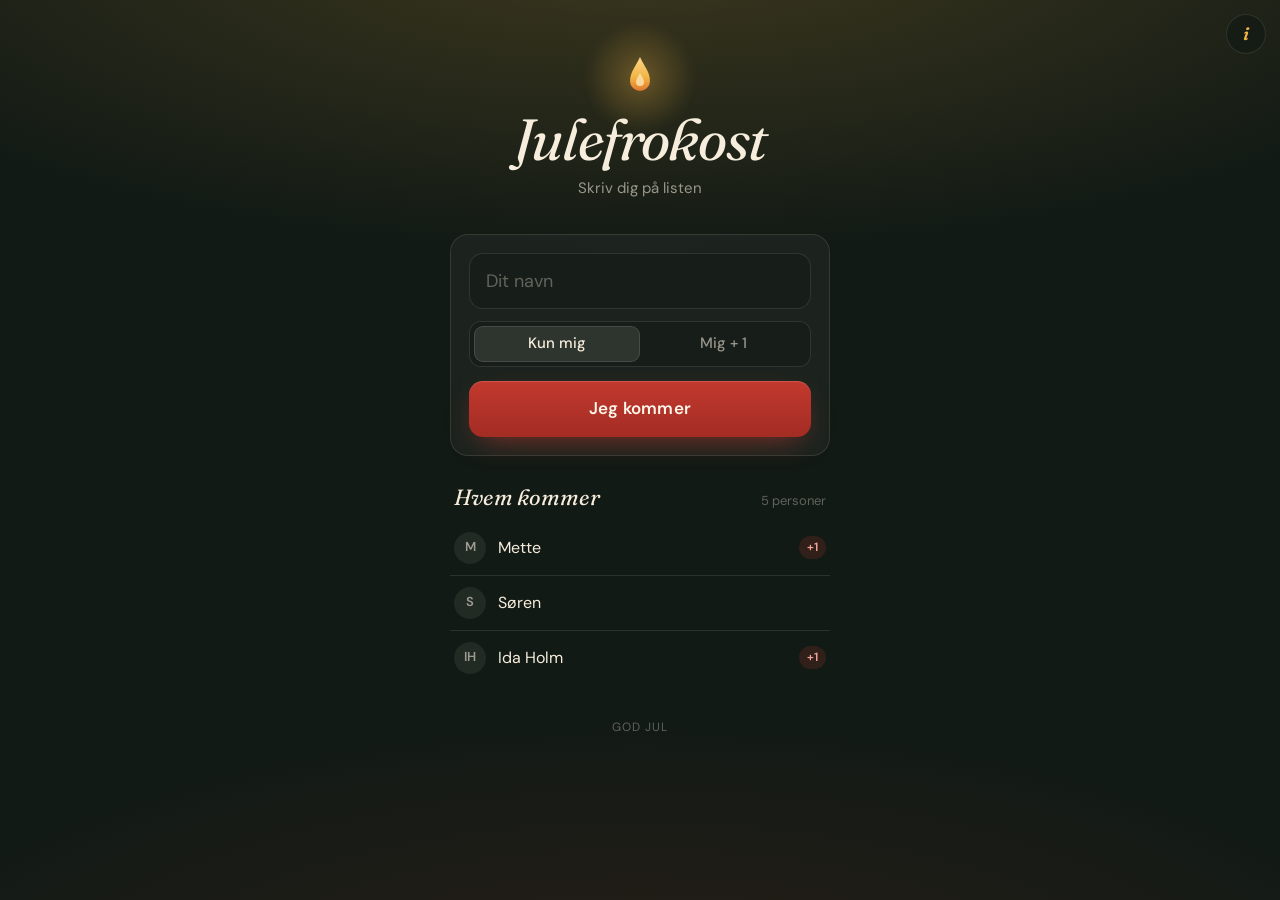
==== julefrokost/index.html @ aea3c269 "Julefrokost RSVP page (draft, backend not wired yet) Co-Authored-By: Claude Opus 5.5 <noreply@anthro" ====
<!doctype html>
<html lang="da">
<head>
<meta charset="utf-8">
<meta name="viewport" content="width=device-width, initial-scale=1, viewport-fit=cover">
<title>Julefrokost</title>
<meta name="description" content="Skriv dig på listen.">
<meta name="theme-color" content="#121a15">
<meta property="og:title" content="Julefrokost">
<meta property="og:description" content="Skriv dig på listen.">
<link rel="icon" href="data:image/svg+xml,%3Csvg xmlns='http://www.w3.org/2000/svg' viewBox='0 0 32 32'%3E%3Crect width='32' height='32' rx='8' fill='%23121a15'/%3E%3Cpath d='M16 6c3 5 5 8 5 11a5 5 0 0 1-10 0c0-3 2-6 5-11z' fill='%23f2b544'/%3E%3C/svg%3E">
<link rel="preconnect" href="https://fonts.googleapis.com">
<link rel="preconnect" href="https://fonts.gstatic.com" crossorigin>
<link href="https://fonts.googleapis.com/css2?family=Fraunces:ital,opsz,wght@0,9..144,400;1,9..144,400;1,9..144,600&family=DM+Sans:opsz,wght@9..40,400;9..40,500;9..40,600&display=swap" rel="stylesheet">
<style>
:root{
  --bg:#121a15; --bg2:#18241d;
  --card:rgba(255,248,235,.045); --line:rgba(255,240,215,.11);
  --ink:#f6eddc; --mute:rgba(246,237,220,.58); --faint:rgba(246,237,220,.34);
  --red:#c2392f; --red2:#a32c23; --gold:#f2b544;
  --r:18px; --ease:cubic-bezier(.2,.8,.2,1);
}
*{box-sizing:border-box;margin:0;padding:0}
html{-webkit-text-size-adjust:100%;background:var(--bg)}
body{
  min-height:100svh;color:var(--ink);font:400 16px/1.45 "DM Sans",system-ui,sans-serif;
  background:
    radial-gradient(120% 60% at 50% -8%,rgba(242,181,68,.20),transparent 60%),
    radial-gradient(90% 50% at 50% 115%,rgba(194,57,47,.14),transparent 70%),
    var(--bg);
  overflow-x:hidden;-webkit-font-smoothing:antialiased;
}
button,input{font:inherit;color:inherit}
button{cursor:pointer;background:none;border:0;-webkit-tap-highlight-color:transparent}

/* snow */
#snow{position:fixed;inset:0;pointer-events:none;overflow:hidden;z-index:0}
#snow i{position:absolute;top:-10px;border-radius:50%;background:#fff;opacity:.0;animation:fall linear infinite}
@keyframes fall{0%{transform:translate3d(0,-10px,0);opacity:0}10%{opacity:var(--o)}100%{transform:translate3d(var(--dx),105vh,0);opacity:0}}

main{
  position:relative;z-index:1;max-width:420px;margin:0 auto;
  padding:calc(env(safe-area-inset-top) + 56px) 20px calc(env(safe-area-inset-bottom) + 40px);
}

/* info button */
#infoBtn{
  position:fixed;z-index:3;top:calc(env(safe-area-inset-top) + 14px);right:max(14px,env(safe-area-inset-right));
  width:40px;height:40px;border-radius:50%;display:grid;place-items:center;
  border:1px solid var(--line);background:rgba(18,26,21,.6);backdrop-filter:blur(8px);-webkit-backdrop-filter:blur(8px);
  font:italic 600 18px/1 "Fraunces",serif;color:var(--gold);transition:transform .2s var(--ease);
}
#infoBtn:active{transform:scale(.92)}

/* header */
header{text-align:center;margin-bottom:34px}
.flame{width:26px;height:40px;margin:0 auto 14px;position:relative}
.flame svg{width:100%;height:100%;overflow:visible;transform-origin:50% 90%;animation:flick 3.2s ease-in-out infinite}
.flame::after{content:"";position:absolute;left:50%;top:55%;width:120px;height:120px;transform:translate(-50%,-50%);
  background:radial-gradient(circle,rgba(242,181,68,.32),transparent 65%);filter:blur(4px);animation:glow 3.2s ease-in-out infinite;pointer-events:none}
@keyframes flick{0%,100%{transform:rotate(-2deg) scaleY(1)}30%{transform:rotate(2.5deg) scaleY(1.06)}55%{transform:rotate(-1deg) scaleY(.96)}80%{transform:rotate(1.5deg) scaleY(1.03)}}
@keyframes glow{0%,100%{opacity:.85}50%{opacity:1}}
h1{font:italic 400 clamp(46px,14vw,58px)/1 "Fraunces",serif;letter-spacing:-.02em}
.sub{margin-top:10px;color:var(--mute);font-size:15px}

/* card */
.card{
  background:var(--card);border:1px solid var(--line);border-radius:var(--r);
  padding:18px;backdrop-filter:blur(6px);-webkit-backdrop-filter:blur(6px);
}
.view{animation:rise .45s var(--ease) both}
@keyframes rise{from{opacity:0;transform:translateY(8px)}to{opacity:1;transform:none}}

.field{position:relative}
.field input{
  width:100%;height:56px;border-radius:14px;border:1px solid var(--line);background:rgba(0,0,0,.18);
  padding:0 16px;font-size:18px;outline:none;transition:border-color .2s,box-shadow .2s;
}
.field input::placeholder{color:var(--faint)}
.field input:focus{border-color:rgba(242,181,68,.55);box-shadow:0 0 0 4px rgba(242,181,68,.12)}

.seg{margin-top:12px;display:grid;grid-template-columns:1fr 1fr;position:relative;height:46px;
  border-radius:12px;background:rgba(0,0,0,.18);border:1px solid var(--line);padding:4px}
.seg button{position:relative;z-index:1;border-radius:9px;font-size:15px;font-weight:500;color:var(--mute);transition:color .25s}
.seg button[aria-pressed="true"]{color:var(--ink)}
.seg .thumb{position:absolute;top:4px;bottom:4px;left:4px;width:calc(50% - 4px);border-radius:9px;
  background:rgba(255,248,235,.10);box-shadow:inset 0 0 0 1px rgba(255,240,215,.12);transition:transform .35s var(--ease)}
.seg[data-v="1"] .thumb{transform:translateX(100%)}

.go{
  margin-top:14px;width:100%;height:56px;border-radius:14px;font-size:17px;font-weight:600;letter-spacing:.01em;
  background:linear-gradient(180deg,var(--red),var(--red2));color:#fff7ea;
  box-shadow:0 10px 30px -12px rgba(194,57,47,.8),inset 0 1px 0 rgba(255,255,255,.15);
  transition:transform .15s var(--ease),opacity .2s;display:flex;align-items:center;justify-content:center;gap:10px;
}
.go:active{transform:scale(.98)}
.go[disabled]{opacity:.55}
.go .spin{width:18px;height:18px;border-radius:50%;border:2px solid rgba(255,247,234,.35);border-top-color:#fff7ea;animation:sp .7s linear infinite;display:none}
.go.busy .spin{display:block}.go.busy span{display:none}
@keyframes sp{to{transform:rotate(360deg)}}
.err{min-height:0;color:#f19a8f;font-size:14px;text-align:center;margin-top:10px}
.err:empty{display:none}

/* confirmed */
.done{text-align:center;padding:22px 18px 16px}
.check{width:48px;height:48px;margin:0 auto 12px;border-radius:50%;display:grid;place-items:center;
  background:rgba(242,181,68,.14);color:var(--gold)}
.check svg{width:22px;height:22px}
.check path{stroke-dasharray:24;stroke-dashoffset:24;animation:draw .5s .15s var(--ease) forwards}
@keyframes draw{to{stroke-dashoffset:0}}
.done h2{font:italic 400 28px/1.15 "Fraunces",serif}
.done p{color:var(--mute);margin-top:6px;font-size:15px}
.acts{display:flex;justify-content:center;gap:8px;margin-top:18px}
.ghost{height:40px;padding:0 16px;border-radius:999px;border:1px solid var(--line);font-size:14px;font-weight:500;color:var(--mute);transition:all .2s}
.ghost:active{background:rgba(255,248,235,.06)}
.ghost.warn{color:#f19a8f;border-color:rgba(241,154,143,.4)}

/* list */
.list{margin-top:30px}
.lh{display:flex;align-items:baseline;justify-content:space-between;padding:0 4px 10px}
.lh h3{font:italic 400 22px/1 "Fraunces",serif}
.lh small{color:var(--faint);font-size:13px;font-variant-numeric:tabular-nums}
ul{list-style:none}
li{display:flex;align-items:center;gap:12px;padding:11px 4px;border-top:1px solid var(--line);animation:rise .4s var(--ease) both}
li:first-child{border-top:0}
.av{width:32px;height:32px;flex:none;border-radius:50%;display:grid;place-items:center;font-size:13px;font-weight:600;
  background:rgba(255,248,235,.07);color:var(--mute)}
li.me .av{background:rgba(242,181,68,.18);color:var(--gold)}
.nm{flex:1;min-width:0;white-space:nowrap;overflow:hidden;text-overflow:ellipsis}
.tag{font-size:12px;font-weight:600;padding:3px 8px;border-radius:999px;background:rgba(194,57,47,.18);color:#f3a097}
.you{font-size:12px;color:var(--gold)}
.empty{color:var(--faint);text-align:center;padding:18px 0;font-style:italic;font-family:"Fraunces",serif}
.skel li{height:54px}
.skel .bar{height:12px;width:40%;border-radius:6px;background:rgba(255,248,235,.06)}

/* sheet */
#sheet{position:fixed;inset:0;z-index:5;display:grid;align-items:end;visibility:hidden}
#sheet .scrim{position:absolute;inset:0;background:rgba(5,8,6,.55);opacity:0;transition:opacity .3s}
#sheet .panel{position:relative;margin:0 auto;width:100%;max-width:460px;background:var(--bg2);
  border:1px solid var(--line);border-bottom:0;border-radius:24px 24px 0 0;
  padding:10px 22px calc(env(safe-area-inset-bottom) + 22px);transform:translateY(100%);transition:transform .4s var(--ease)}
#sheet.open{visibility:visible}
#sheet.open .scrim{opacity:1}
#sheet.open .panel{transform:none}
.grab{width:36px;height:4px;border-radius:2px;background:var(--line);margin:0 auto 18px}
.panel h3{font:italic 400 26px/1 "Fraunces",serif;margin-bottom:12px}
dl{display:grid;grid-template-columns:auto 1fr}
dt,dd{padding:13px 0;border-top:1px solid var(--line)}
dt{color:var(--mute);font-size:14px}
dd{text-align:right;padding-left:20px}
dd.tbd{color:var(--faint);font-style:italic}
.panel .ghost{width:100%;margin-top:18px;height:48px;font-size:15px}

.foot{text-align:center;margin-top:34px;color:var(--faint);font-size:12px;letter-spacing:.08em;text-transform:uppercase}
.sr{position:absolute;width:1px;height:1px;overflow:hidden;clip:rect(0 0 0 0)}

@media (prefers-reduced-motion:reduce){*,*::before,*::after{animation:none!important;transition:none!important}#snow{display:none}}
</style>
</head>
<body>
<div id="snow" aria-hidden="true"></div>

<button id="infoBtn" aria-label="Info om festen" aria-haspopup="dialog">i</button>

<main>
  <header>
    <div class="flame" aria-hidden="true">
      <svg viewBox="0 0 26 40"><defs><linearGradient id="fl" x1="0" y1="0" x2="0" y2="1"><stop offset="0" stop-color="#ffe3a3"/><stop offset=".6" stop-color="#f2b544"/><stop offset="1" stop-color="#d9622b"/></linearGradient></defs>
      <path d="M13 1C17 10 23 16 23 25a10 10 0 0 1-20 0C3 16 9 10 13 1z" fill="url(#fl)"/>
      <path d="M13 17c2 4 4 6 4 9a4 4 0 0 1-8 0c0-3 2-5 4-9z" fill="#fff4d6" opacity=".85"/></svg>
    </div>
    <h1>Julefrokost</h1>
    <p class="sub" id="sub">Skriv dig på listen</p>
  </header>

  <section id="stage" aria-live="polite"></section>

  <section class="list" aria-labelledby="lt">
    <div class="lh"><h3 id="lt">Hvem kommer</h3><small id="count"></small></div>
    <ul id="guests" class="skel"><li><span class="av"></span><span class="bar"></span></li><li><span class="av"></span><span class="bar" style="width:55%"></span></li><li><span class="av"></span><span class="bar" style="width:32%"></span></li></ul>
  </section>

  <p class="foot">God jul</p>
</main>

<div id="sheet" role="dialog" aria-modal="true" aria-labelledby="st">
  <div class="scrim" data-close></div>
  <div class="panel">
    <div class="grab"></div>
    <h3 id="st">Praktisk</h3>
    <dl id="facts"></dl>
    <button class="ghost" data-close>Luk</button>
  </div>
</div>

<template id="tForm">
  <form class="card view" novalidate>
    <label class="field"><span class="sr">Dit navn</span>
      <input name="name" autocomplete="given-name" autocapitalize="words" enterkeyhint="done" maxlength="40" placeholder="Dit navn" required>
    </label>
    <div class="seg" data-v="0" role="group" aria-label="Kommer du alene?">
      <span class="thumb"></span>
      <button type="button" data-p="0" aria-pressed="true">Kun mig</button>
      <button type="button" data-p="1" aria-pressed="false">Mig + 1</button>
    </div>
    <button class="go" type="submit"><span>Jeg kommer</span><i class="spin"></i></button>
    <p class="err" role="alert"></p>
  </form>
</template>

<template id="tDone">
  <div class="card done view">
    <div class="check"><svg viewBox="0 0 24 24" fill="none" stroke="currentColor" stroke-width="2.5" stroke-linecap="round" stroke-linejoin="round"><path d="M5 12.5l4.5 4.5L19 7.5"/></svg></div>
    <h2></h2>
    <p></p>
    <div class="acts">
      <button class="ghost" data-a="edit">Ret</button>
      <button class="ghost" data-a="drop">Meld fra</button>
    </div>
    <p class="err" role="alert"></p>
  </div>
</template>

<script>
/* ---------- Fill these in ---------- */
var EVENT = {
  Dato: "",   // fx "Lørdag 12. december"
  Tid:  "",   // fx "18:00"
  Sted: "",   // fx "Møntergade, København"
  Pris: ""    // fx "200 kr. — MobilePay 12345678"
};
/* RSVP backend (same contract for Vercel or Apps Script) */
var API = "";
/* ------------------------------------ */

(function () {
  "use strict";
  var $ = function (s, r) { return (r || document).querySelector(s); };
  var stage = $("#stage"), list = $("#guests"), count = $("#count"), sub = $("#sub");
  var state = { mine: null, guests: [], total: 0 }, editing = false;

  /* device id — remembers this phone, so housemates can each sign up */
  function store(k, v) { try { if (v === undefined) return localStorage.getItem(k); if (v === null) localStorage.removeItem(k); else localStorage.setItem(k, v); } catch (e) { return null; } }
  var dev = store("jf.d");
  if (!dev) {
    dev = (window.crypto && crypto.randomUUID) ? crypto.randomUUID()
      : "x" + Date.now().toString(36) + Math.random().toString(36).slice(2) + Math.random().toString(36).slice(2);
    store("jf.d", dev);
  }

  /* api */
  function call(body) {
    if (!API) return demo(body);
    var req = body
      ? fetch(API, { method: "POST", headers: { "Content-Type": "text/plain;charset=utf-8" }, body: JSON.stringify(Object.assign({ d: dev }, body)) })
      : fetch(API + (API.indexOf("?") < 0 ? "?" : "&") + "d=" + encodeURIComponent(dev), { cache: "no-store" });
    return req.then(function (r) { return r.json().then(function (j) { if (!r.ok || j.error) throw new Error(j.error || r.status); return j; }); });
  }
  function demo(body) { // local-only preview when API is empty
    var db = JSON.parse(store("jf.demo") || '{"rows":[{"n":"Mette","p":1},{"n":"Søren","p":0},{"n":"Ida Holm","p":1}]}');
    db.rows = db.rows.filter(function (r) { return !(body && r.h === dev); });
    if (body && body.action !== "remove") db.rows.push({ n: body.name, p: body.plus, h: dev });
    store("jf.demo", JSON.stringify(db));
    var me = db.rows.filter(function (r) { return r.h === dev; })[0];
    return new Promise(function (ok) { setTimeout(function () { ok({
      guests: db.rows.map(function (r) { return { name: r.n, plus: r.p, me: r.h === dev }; }),
      total: db.rows.reduce(function (s, r) { return s + 1 + (r.p ? 1 : 0); }, 0),
      mine: me ? { name: me.n, plus: me.p } : null }); }, 450); });
  }

  /* render */
  function first(n) { return String(n).trim().split(/\s+/)[0]; }
  function initials(n) { var p = String(n).trim().split(/\s+/); return ((p[0] || "")[0] + ((p[1] || "")[0] || "")).toUpperCase(); }

  function renderList() {
    list.className = "";
    list.innerHTML = "";
    count.textContent = state.total ? state.total + (state.total === 1 ? " person" : " personer") : "";
    if (!state.guests.length) { var e = document.createElement("li"); e.className = "empty"; e.textContent = "Bliv den første"; list.appendChild(e); return; }
    state.guests.forEach(function (g, i) {
      var li = document.createElement("li");
      if (g.me) li.className = "me";
      li.style.animationDelay = Math.min(i, 12) * 30 + "ms";
      var av = document.createElement("span"); av.className = "av"; av.textContent = initials(g.name);
      var nm = document.createElement("span"); nm.className = "nm"; nm.textContent = g.name;
      li.appendChild(av); li.appendChild(nm);
      if (g.me) { var y = document.createElement("span"); y.className = "you"; y.textContent = "dig"; li.appendChild(y); }
      if (g.plus) { var t = document.createElement("span"); t.className = "tag"; t.textContent = "+1"; li.appendChild(t); }
      list.appendChild(li);
    });
  }

  function renderStage() {
    stage.innerHTML = "";
    if (state.mine && !editing) {
      var d = $("#tDone").content.firstElementChild.cloneNode(true);
      $("h2", d).textContent = "Du er med, " + first(state.mine.name) + ".";
      $("p", d).textContent = state.mine.plus ? "Med én ekstra. Glæder mig!" : "Glæder mig!";
      sub.textContent = "Vi ses";
      var drop = $('[data-a="drop"]', d), armed = false;
      $('[data-a="edit"]', d).onclick = function () { editing = true; renderStage(); };
      drop.onclick = function () {
        if (!armed) { armed = true; drop.textContent = "Sikker?"; drop.classList.add("warn");
          setTimeout(function () { armed = false; drop.textContent = "Meld fra"; drop.classList.remove("warn"); }, 3000); return; }
        drop.disabled = true;
        call({ action: "remove" }).then(apply).catch(function () { $(".err", d).textContent = "Noget gik galt — prøv igen"; drop.disabled = false; });
      };
      stage.appendChild(d);
      return;
    }
    sub.textContent = state.mine ? "Ret din tilmelding" : "Skriv dig på listen";
    var f = $("#tForm").content.firstElementChild.cloneNode(true);
    var input = $("input", f), seg = $(".seg", f), go = $(".go", f), err = $(".err", f), plus = 0;
    function setPlus(v) { plus = v; seg.dataset.v = v; seg.querySelectorAll("button").forEach(function (b) { b.setAttribute("aria-pressed", String(+b.dataset.p === v)); }); }
    seg.querySelectorAll("button").forEach(function (b) { b.onclick = function () { setPlus(+b.dataset.p); }; });
    if (state.mine) { input.value = state.mine.name; setPlus(state.mine.plus ? 1 : 0); $("span", go).textContent = "Gem"; }
    else if (store("jf.n")) input.value = store("jf.n");
    f.onsubmit = function (e) {
      e.preventDefault();
      var name = input.value.replace(/\s+/g, " ").trim();
      if (!name) { err.textContent = "Skriv dit navn"; input.focus(); return; }
      err.textContent = ""; go.disabled = true; go.classList.add("busy"); input.blur();
      store("jf.n", name);
      call({ name: name, plus: plus }).then(function (j) { editing = false; apply(j); })
        .catch(function () { err.textContent = "Noget gik galt — prøv igen"; go.disabled = false; go.classList.remove("busy"); });
    };
    stage.appendChild(f);
  }

  function apply(j) {
    state = { mine: j.mine, guests: j.guests || [], total: j.total || 0 };
    store("jf.cache", JSON.stringify(state));
    renderStage(); renderList();
  }

  /* instant paint from cache, then refresh */
  try { var c = JSON.parse(store("jf.cache") || "null"); if (c) { state = c; renderList(); } } catch (e) {}
  renderStage();
  function refresh() { call().then(apply).catch(function () { if (list.classList.contains("skel")) { list.className = ""; list.innerHTML = '<li class="empty">Kunne ikke hente listen</li>'; } }); }
  refresh();
  document.addEventListener("visibilitychange", function () { if (!document.hidden && !editing) refresh(); });

  /* info sheet */
  var sheet = $("#sheet"), facts = $("#facts");
  Object.keys(EVENT).forEach(function (k) {
    var dt = document.createElement("dt"), dd = document.createElement("dd");
    dt.textContent = k; dd.textContent = EVENT[k] || "Følger"; if (!EVENT[k]) dd.className = "tbd";
    facts.appendChild(dt); facts.appendChild(dd);
  });
  function openSheet() { sheet.classList.add("open"); $(".panel .ghost", sheet).focus({ preventScroll: true }); }
  function closeSheet() { sheet.classList.remove("open"); $("#infoBtn").focus({ preventScroll: true }); }
  $("#infoBtn").onclick = openSheet;
  sheet.querySelectorAll("[data-close]").forEach(function (el) { el.onclick = closeSheet; });
  document.addEventListener("keydown", function (e) { if (e.key === "Escape" && sheet.classList.contains("open")) closeSheet(); });
  var y0 = null, panel = $(".panel", sheet);
  panel.addEventListener("touchstart", function (e) { y0 = e.touches[0].clientY; }, { passive: true });
  panel.addEventListener("touchend", function (e) { if (y0 !== null && e.changedTouches[0].clientY - y0 > 60) closeSheet(); y0 = null; });

  /* snow */
  var snow = $("#snow");
  for (var i = 0; i < 26; i++) {
    var s = document.createElement("i"), z = Math.random();
    s.style.cssText = "left:" + (Math.random() * 100) + "%;width:" + (1.5 + z * 2.5) + "px;height:" + (1.5 + z * 2.5) + "px;--o:" + (.15 + z * .45) +
      ";--dx:" + ((Math.random() - .5) * 60) + "px;animation-duration:" + (14 - z * 6) + "s;animation-delay:-" + (Math.random() * 14) + "s";
    snow.appendChild(s);
  }
})();
</script>
</body>
</html>
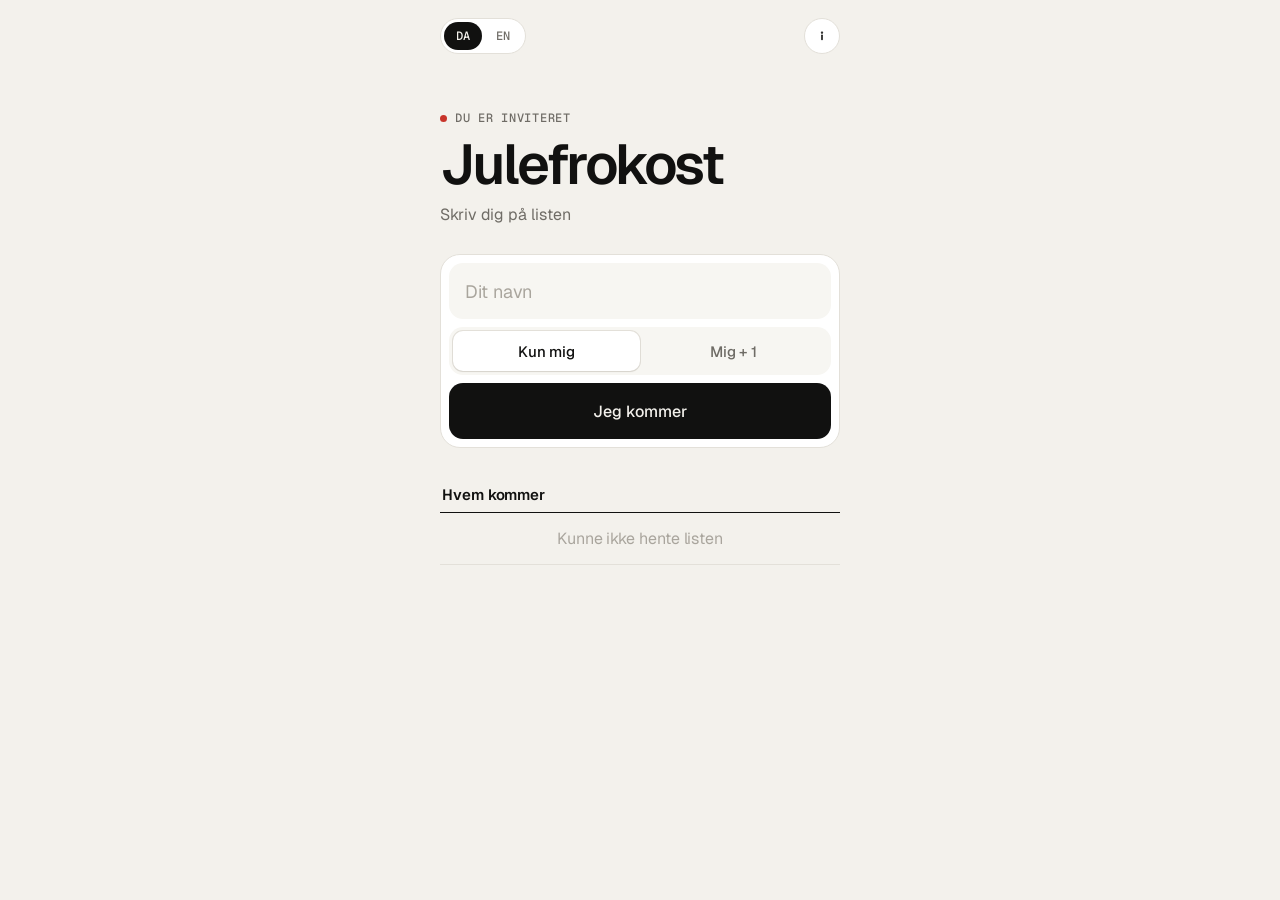
==== commit b23ddad0: "Julefrokost: cleaner design, DA/EN switch, live Vercel API Co-Authored-By: Claude Opus 5.5 <noreply@" ====
--- a/julefrokost/index.html
+++ b/julefrokost/index.html
@@ -4,243 +4,233 @@
 <meta charset="utf-8">
 <meta name="viewport" content="width=device-width, initial-scale=1, viewport-fit=cover">
 <title>Julefrokost</title>
-<meta name="description" content="Skriv dig på listen.">
-<meta name="theme-color" content="#121a15">
+<meta name="description" content="Skriv dig på listen · Add your name">
+<meta name="theme-color" content="#f3f1ec" media="(prefers-color-scheme: light)">
+<meta name="theme-color" content="#111110" media="(prefers-color-scheme: dark)">
 <meta property="og:title" content="Julefrokost">
-<meta property="og:description" content="Skriv dig på listen.">
-<link rel="icon" href="data:image/svg+xml,%3Csvg xmlns='http://www.w3.org/2000/svg' viewBox='0 0 32 32'%3E%3Crect width='32' height='32' rx='8' fill='%23121a15'/%3E%3Cpath d='M16 6c3 5 5 8 5 11a5 5 0 0 1-10 0c0-3 2-6 5-11z' fill='%23f2b544'/%3E%3C/svg%3E">
+<meta property="og:description" content="Skriv dig på listen · Add your name">
+<link rel="icon" href="data:image/svg+xml,%3Csvg xmlns='http://www.w3.org/2000/svg' viewBox='0 0 32 32'%3E%3Crect width='32' height='32' rx='8' fill='%23111110'/%3E%3Ccircle cx='16' cy='16' r='5' fill='%23c8342a'/%3E%3C/svg%3E">
 <link rel="preconnect" href="https://fonts.googleapis.com">
 <link rel="preconnect" href="https://fonts.gstatic.com" crossorigin>
-<link href="https://fonts.googleapis.com/css2?family=Fraunces:ital,opsz,wght@0,9..144,400;1,9..144,400;1,9..144,600&family=DM+Sans:opsz,wght@9..40,400;9..40,500;9..40,600&display=swap" rel="stylesheet">
+<link href="https://fonts.googleapis.com/css2?family=Geist:wght@400;500;600&family=Geist+Mono:wght@400;500&display=swap" rel="stylesheet">
 <style>
 :root{
-  --bg:#121a15; --bg2:#18241d;
-  --card:rgba(255,248,235,.045); --line:rgba(255,240,215,.11);
-  --ink:#f6eddc; --mute:rgba(246,237,220,.58); --faint:rgba(246,237,220,.34);
-  --red:#c2392f; --red2:#a32c23; --gold:#f2b544;
-  --r:18px; --ease:cubic-bezier(.2,.8,.2,1);
+  --bg:#f3f1ec; --surface:#fff; --ink:#111110; --mute:#6f6c66; --faint:#a9a59d;
+  --line:#e3e0d9; --field:#f7f6f2; --accent:#c8342a; --onink:#f3f1ec;
+  --ease:cubic-bezier(.2,.8,.2,1);
+  --sans:"Geist",ui-sans-serif,system-ui,-apple-system,sans-serif;
+  --mono:"Geist Mono",ui-monospace,SFMono-Regular,Menlo,monospace;
 }
+@media (prefers-color-scheme:dark){:root{
+  --bg:#111110; --surface:#1a1a19; --ink:#efede8; --mute:#9a978f; --faint:#5f5d58;
+  --line:#2a2927; --field:#262624; --accent:#e5483d; --onink:#111110;
+}}
 *{box-sizing:border-box;margin:0;padding:0}
 html{-webkit-text-size-adjust:100%;background:var(--bg)}
-body{
-  min-height:100svh;color:var(--ink);font:400 16px/1.45 "DM Sans",system-ui,sans-serif;
-  background:
-    radial-gradient(120% 60% at 50% -8%,rgba(242,181,68,.20),transparent 60%),
-    radial-gradient(90% 50% at 50% 115%,rgba(194,57,47,.14),transparent 70%),
-    var(--bg);
-  overflow-x:hidden;-webkit-font-smoothing:antialiased;
-}
-button,input{font:inherit;color:inherit}
+body{min-height:100svh;background:var(--bg);color:var(--ink);font:400 16px/1.45 var(--sans);
+  -webkit-font-smoothing:antialiased;letter-spacing:-.005em}
+button,input{font:inherit;color:inherit;letter-spacing:inherit}
 button{cursor:pointer;background:none;border:0;-webkit-tap-highlight-color:transparent}
 
-/* snow */
-#snow{position:fixed;inset:0;pointer-events:none;overflow:hidden;z-index:0}
-#snow i{position:absolute;top:-10px;border-radius:50%;background:#fff;opacity:.0;animation:fall linear infinite}
-@keyframes fall{0%{transform:translate3d(0,-10px,0);opacity:0}10%{opacity:var(--o)}100%{transform:translate3d(var(--dx),105vh,0);opacity:0}}
-
-main{
-  position:relative;z-index:1;max-width:420px;margin:0 auto;
-  padding:calc(env(safe-area-inset-top) + 56px) 20px calc(env(safe-area-inset-bottom) + 40px);
-}
-
-/* info button */
-#infoBtn{
-  position:fixed;z-index:3;top:calc(env(safe-area-inset-top) + 14px);right:max(14px,env(safe-area-inset-right));
-  width:40px;height:40px;border-radius:50%;display:grid;place-items:center;
-  border:1px solid var(--line);background:rgba(18,26,21,.6);backdrop-filter:blur(8px);-webkit-backdrop-filter:blur(8px);
-  font:italic 600 18px/1 "Fraunces",serif;color:var(--gold);transition:transform .2s var(--ease);
-}
-#infoBtn:active{transform:scale(.92)}
+main{max-width:440px;margin:0 auto;padding:calc(env(safe-area-inset-top) + 16px) 20px calc(env(safe-area-inset-bottom) + 48px)}
+
+/* top bar */
+.bar{display:flex;justify-content:space-between;align-items:center;height:40px}
+.lang{display:flex;gap:2px;padding:3px;border-radius:999px;background:var(--surface);border:1px solid var(--line)}
+.lang button{height:28px;min-width:38px;padding:0 10px;border-radius:999px;font:500 12px/1 var(--mono);color:var(--mute);transition:background .2s,color .2s}
+.lang button[aria-pressed="true"]{background:var(--ink);color:var(--onink)}
+.info{width:36px;height:36px;border-radius:50%;display:grid;place-items:center;background:var(--surface);border:1px solid var(--line);color:var(--ink)}
+.info svg{width:16px;height:16px}
 
 /* header */
-header{text-align:center;margin-bottom:34px}
-.flame{width:26px;height:40px;margin:0 auto 14px;position:relative}
-.flame svg{width:100%;height:100%;overflow:visible;transform-origin:50% 90%;animation:flick 3.2s ease-in-out infinite}
-.flame::after{content:"";position:absolute;left:50%;top:55%;width:120px;height:120px;transform:translate(-50%,-50%);
-  background:radial-gradient(circle,rgba(242,181,68,.32),transparent 65%);filter:blur(4px);animation:glow 3.2s ease-in-out infinite;pointer-events:none}
-@keyframes flick{0%,100%{transform:rotate(-2deg) scaleY(1)}30%{transform:rotate(2.5deg) scaleY(1.06)}55%{transform:rotate(-1deg) scaleY(.96)}80%{transform:rotate(1.5deg) scaleY(1.03)}}
-@keyframes glow{0%,100%{opacity:.85}50%{opacity:1}}
-h1{font:italic 400 clamp(46px,14vw,58px)/1 "Fraunces",serif;letter-spacing:-.02em}
-.sub{margin-top:10px;color:var(--mute);font-size:15px}
+header{margin:56px 0 28px}
+.kicker{display:flex;align-items:center;gap:8px;font:500 12px/1 var(--mono);color:var(--mute);text-transform:uppercase;letter-spacing:.06em}
+.kicker i{width:7px;height:7px;border-radius:50%;background:var(--accent)}
+h1{margin-top:14px;font-weight:600;font-size:clamp(44px,13vw,56px);line-height:.95;letter-spacing:-.045em}
+.sub{margin-top:12px;color:var(--mute);font-size:16px}
 
 /* card */
-.card{
-  background:var(--card);border:1px solid var(--line);border-radius:var(--r);
-  padding:18px;backdrop-filter:blur(6px);-webkit-backdrop-filter:blur(6px);
-}
-.view{animation:rise .45s var(--ease) both}
-@keyframes rise{from{opacity:0;transform:translateY(8px)}to{opacity:1;transform:none}}
-
-.field{position:relative}
-.field input{
-  width:100%;height:56px;border-radius:14px;border:1px solid var(--line);background:rgba(0,0,0,.18);
-  padding:0 16px;font-size:18px;outline:none;transition:border-color .2s,box-shadow .2s;
-}
+.card{background:var(--surface);border:1px solid var(--line);border-radius:20px;padding:8px}
+.view{animation:in .35s var(--ease) both}
+@keyframes in{from{opacity:0;transform:translateY(6px)}to{opacity:1;transform:none}}
+
+.field input{width:100%;height:56px;border:0;border-radius:14px;background:var(--field);padding:0 16px;font-size:18px;outline:none;
+  box-shadow:inset 0 0 0 1px transparent;transition:box-shadow .15s}
 .field input::placeholder{color:var(--faint)}
-.field input:focus{border-color:rgba(242,181,68,.55);box-shadow:0 0 0 4px rgba(242,181,68,.12)}
-
-.seg{margin-top:12px;display:grid;grid-template-columns:1fr 1fr;position:relative;height:46px;
-  border-radius:12px;background:rgba(0,0,0,.18);border:1px solid var(--line);padding:4px}
-.seg button{position:relative;z-index:1;border-radius:9px;font-size:15px;font-weight:500;color:var(--mute);transition:color .25s}
+.field input:focus{box-shadow:inset 0 0 0 1.5px var(--ink)}
+
+.seg{margin-top:8px;display:grid;grid-template-columns:1fr 1fr;position:relative;height:48px;border-radius:14px;background:var(--field);padding:4px}
+.seg button{position:relative;z-index:1;border-radius:10px;font-size:15px;font-weight:500;color:var(--mute);transition:color .2s}
 .seg button[aria-pressed="true"]{color:var(--ink)}
-.seg .thumb{position:absolute;top:4px;bottom:4px;left:4px;width:calc(50% - 4px);border-radius:9px;
-  background:rgba(255,248,235,.10);box-shadow:inset 0 0 0 1px rgba(255,240,215,.12);transition:transform .35s var(--ease)}
+.seg .thumb{position:absolute;top:4px;bottom:4px;left:4px;width:calc(50% - 4px);border-radius:10px;background:var(--surface);
+  box-shadow:0 1px 2px rgba(0,0,0,.06),0 0 0 1px var(--line);transition:transform .3s var(--ease)}
 .seg[data-v="1"] .thumb{transform:translateX(100%)}
 
-.go{
-  margin-top:14px;width:100%;height:56px;border-radius:14px;font-size:17px;font-weight:600;letter-spacing:.01em;
-  background:linear-gradient(180deg,var(--red),var(--red2));color:#fff7ea;
-  box-shadow:0 10px 30px -12px rgba(194,57,47,.8),inset 0 1px 0 rgba(255,255,255,.15);
-  transition:transform .15s var(--ease),opacity .2s;display:flex;align-items:center;justify-content:center;gap:10px;
-}
-.go:active{transform:scale(.98)}
-.go[disabled]{opacity:.55}
-.go .spin{width:18px;height:18px;border-radius:50%;border:2px solid rgba(255,247,234,.35);border-top-color:#fff7ea;animation:sp .7s linear infinite;display:none}
+.go{margin-top:8px;width:100%;height:56px;border-radius:14px;background:var(--ink);color:var(--onink);font-size:16px;font-weight:500;
+  display:flex;align-items:center;justify-content:center;transition:transform .12s var(--ease),opacity .2s}
+.go:active{transform:scale(.985)}
+.go[disabled]{opacity:.5}
+.go .spin{display:none;width:18px;height:18px;border-radius:50%;border:2px solid color-mix(in srgb,var(--onink) 30%,transparent);border-top-color:var(--onink);animation:sp .7s linear infinite}
 .go.busy .spin{display:block}.go.busy span{display:none}
 @keyframes sp{to{transform:rotate(360deg)}}
-.err{min-height:0;color:#f19a8f;font-size:14px;text-align:center;margin-top:10px}
+.err{color:var(--accent);font-size:14px;text-align:center;padding:10px 0 4px}
 .err:empty{display:none}
 
 /* confirmed */
-.done{text-align:center;padding:22px 18px 16px}
-.check{width:48px;height:48px;margin:0 auto 12px;border-radius:50%;display:grid;place-items:center;
-  background:rgba(242,181,68,.14);color:var(--gold)}
-.check svg{width:22px;height:22px}
-.check path{stroke-dasharray:24;stroke-dashoffset:24;animation:draw .5s .15s var(--ease) forwards}
+.done{padding:20px 16px 16px}
+.done .row{display:flex;align-items:center;gap:12px}
+.tick{width:36px;height:36px;flex:none;border-radius:50%;background:var(--ink);color:var(--onink);display:grid;place-items:center}
+.tick svg{width:16px;height:16px}
+.tick path{stroke-dasharray:24;stroke-dashoffset:24;animation:draw .45s .1s var(--ease) forwards}
 @keyframes draw{to{stroke-dashoffset:0}}
-.done h2{font:italic 400 28px/1.15 "Fraunces",serif}
-.done p{color:var(--mute);margin-top:6px;font-size:15px}
-.acts{display:flex;justify-content:center;gap:8px;margin-top:18px}
-.ghost{height:40px;padding:0 16px;border-radius:999px;border:1px solid var(--line);font-size:14px;font-weight:500;color:var(--mute);transition:all .2s}
-.ghost:active{background:rgba(255,248,235,.06)}
-.ghost.warn{color:#f19a8f;border-color:rgba(241,154,143,.4)}
+.done h2{font-size:20px;font-weight:600;letter-spacing:-.02em}
+.done p{color:var(--mute);font-size:15px;margin-top:1px}
+.acts{display:grid;grid-template-columns:1fr 1fr;gap:8px;margin-top:18px}
+.ghost{height:44px;border-radius:12px;background:var(--field);font-size:15px;font-weight:500;transition:background .2s,color .2s}
+.ghost.warn{background:var(--accent);color:#fff}
 
 /* list */
-.list{margin-top:30px}
-.lh{display:flex;align-items:baseline;justify-content:space-between;padding:0 4px 10px}
-.lh h3{font:italic 400 22px/1 "Fraunces",serif}
-.lh small{color:var(--faint);font-size:13px;font-variant-numeric:tabular-nums}
+.list{margin-top:36px}
+.lh{display:flex;justify-content:space-between;align-items:baseline;padding:0 2px 6px;border-bottom:1px solid var(--ink)}
+.lh h3{font-size:15px;font-weight:600}
+.lh small{font:500 13px/1 var(--mono);color:var(--mute);font-variant-numeric:tabular-nums}
 ul{list-style:none}
-li{display:flex;align-items:center;gap:12px;padding:11px 4px;border-top:1px solid var(--line);animation:rise .4s var(--ease) both}
-li:first-child{border-top:0}
-.av{width:32px;height:32px;flex:none;border-radius:50%;display:grid;place-items:center;font-size:13px;font-weight:600;
-  background:rgba(255,248,235,.07);color:var(--mute)}
-li.me .av{background:rgba(242,181,68,.18);color:var(--gold)}
+li{display:flex;align-items:center;gap:12px;min-height:52px;padding:0 2px;border-bottom:1px solid var(--line);animation:in .3s var(--ease) both}
+.n{font:400 12px/1 var(--mono);color:var(--faint);width:20px;font-variant-numeric:tabular-nums}
 .nm{flex:1;min-width:0;white-space:nowrap;overflow:hidden;text-overflow:ellipsis}
-.tag{font-size:12px;font-weight:600;padding:3px 8px;border-radius:999px;background:rgba(194,57,47,.18);color:#f3a097}
-.you{font-size:12px;color:var(--gold)}
-.empty{color:var(--faint);text-align:center;padding:18px 0;font-style:italic;font-family:"Fraunces",serif}
-.skel li{height:54px}
-.skel .bar{height:12px;width:40%;border-radius:6px;background:rgba(255,248,235,.06)}
+li.me .nm{font-weight:600}
+.you{font:500 11px/1 var(--mono);text-transform:uppercase;letter-spacing:.06em;color:var(--accent)}
+.tag{font:500 12px/1 var(--mono);color:var(--mute);border:1px solid var(--line);border-radius:6px;padding:4px 6px}
+.empty{color:var(--faint);justify-content:center}
+.skel li span{display:block;height:10px;border-radius:5px;background:var(--line)}
 
 /* sheet */
-#sheet{position:fixed;inset:0;z-index:5;display:grid;align-items:end;visibility:hidden}
-#sheet .scrim{position:absolute;inset:0;background:rgba(5,8,6,.55);opacity:0;transition:opacity .3s}
-#sheet .panel{position:relative;margin:0 auto;width:100%;max-width:460px;background:var(--bg2);
-  border:1px solid var(--line);border-bottom:0;border-radius:24px 24px 0 0;
-  padding:10px 22px calc(env(safe-area-inset-bottom) + 22px);transform:translateY(100%);transition:transform .4s var(--ease)}
-#sheet.open{visibility:visible}
+#sheet{position:fixed;inset:0;z-index:5;display:grid;align-items:end;visibility:hidden;transition:visibility 0s .35s}
+#sheet .scrim{position:absolute;inset:0;background:rgba(0,0,0,.35);opacity:0;transition:opacity .3s}
+#sheet .panel{position:relative;width:100%;max-width:480px;margin:0 auto;background:var(--surface);border-radius:24px 24px 0 0;
+  padding:10px 20px calc(env(safe-area-inset-bottom) + 20px);transform:translateY(100%);transition:transform .35s var(--ease)}
+#sheet.open{visibility:visible;transition:none}
 #sheet.open .scrim{opacity:1}
 #sheet.open .panel{transform:none}
-.grab{width:36px;height:4px;border-radius:2px;background:var(--line);margin:0 auto 18px}
-.panel h3{font:italic 400 26px/1 "Fraunces",serif;margin-bottom:12px}
+.grab{width:36px;height:4px;border-radius:2px;background:var(--line);margin:0 auto 20px}
+.panel h3{font-size:22px;font-weight:600;letter-spacing:-.02em;margin-bottom:8px}
 dl{display:grid;grid-template-columns:auto 1fr}
-dt,dd{padding:13px 0;border-top:1px solid var(--line)}
-dt{color:var(--mute);font-size:14px}
+dt,dd{padding:14px 0;border-bottom:1px solid var(--line)}
+dt{font:500 12px/20px var(--mono);text-transform:uppercase;letter-spacing:.06em;color:var(--mute)}
 dd{text-align:right;padding-left:20px}
-dd.tbd{color:var(--faint);font-style:italic}
-.panel .ghost{width:100%;margin-top:18px;height:48px;font-size:15px}
-
-.foot{text-align:center;margin-top:34px;color:var(--faint);font-size:12px;letter-spacing:.08em;text-transform:uppercase}
+dd.tbd{color:var(--faint)}
+.panel .go{margin-top:20px}
+
 .sr{position:absolute;width:1px;height:1px;overflow:hidden;clip:rect(0 0 0 0)}
-
-@media (prefers-reduced-motion:reduce){*,*::before,*::after{animation:none!important;transition:none!important}#snow{display:none}}
+@media (prefers-reduced-motion:reduce){*,*::before,*::after{animation:none!important;transition:none!important}}
 </style>
 </head>
 <body>
-<div id="snow" aria-hidden="true"></div>
-
-<button id="infoBtn" aria-label="Info om festen" aria-haspopup="dialog">i</button>
-
 <main>
+  <div class="bar">
+    <div class="lang" role="group" aria-label="Language">
+      <button data-l="da" aria-pressed="true">DA</button>
+      <button data-l="en" aria-pressed="false">EN</button>
+    </div>
+    <button class="info" id="infoBtn" aria-haspopup="dialog" data-t-aria="info">
+      <svg viewBox="0 0 16 16" fill="none" stroke="currentColor" stroke-width="1.6" stroke-linecap="round"><path d="M8 7.2v4.3"/><circle cx="8" cy="4.6" r=".4" fill="currentColor"/></svg>
+    </button>
+  </div>
+
   <header>
-    <div class="flame" aria-hidden="true">
-      <svg viewBox="0 0 26 40"><defs><linearGradient id="fl" x1="0" y1="0" x2="0" y2="1"><stop offset="0" stop-color="#ffe3a3"/><stop offset=".6" stop-color="#f2b544"/><stop offset="1" stop-color="#d9622b"/></linearGradient></defs>
-      <path d="M13 1C17 10 23 16 23 25a10 10 0 0 1-20 0C3 16 9 10 13 1z" fill="url(#fl)"/>
-      <path d="M13 17c2 4 4 6 4 9a4 4 0 0 1-8 0c0-3 2-5 4-9z" fill="#fff4d6" opacity=".85"/></svg>
-    </div>
+    <p class="kicker"><i></i><span data-t="kicker"></span></p>
     <h1>Julefrokost</h1>
-    <p class="sub" id="sub">Skriv dig på listen</p>
+    <p class="sub" id="sub"></p>
   </header>
 
   <section id="stage" aria-live="polite"></section>
 
   <section class="list" aria-labelledby="lt">
-    <div class="lh"><h3 id="lt">Hvem kommer</h3><small id="count"></small></div>
-    <ul id="guests" class="skel"><li><span class="av"></span><span class="bar"></span></li><li><span class="av"></span><span class="bar" style="width:55%"></span></li><li><span class="av"></span><span class="bar" style="width:32%"></span></li></ul>
+    <div class="lh"><h3 id="lt" data-t="who"></h3><small id="count"></small></div>
+    <ul id="guests" class="skel"><li><span style="width:42%"></span></li><li><span style="width:58%"></span></li><li><span style="width:34%"></span></li></ul>
   </section>
-
-  <p class="foot">God jul</p>
 </main>
 
 <div id="sheet" role="dialog" aria-modal="true" aria-labelledby="st">
   <div class="scrim" data-close></div>
   <div class="panel">
     <div class="grab"></div>
-    <h3 id="st">Praktisk</h3>
+    <h3 id="st" data-t="details"></h3>
     <dl id="facts"></dl>
-    <button class="ghost" data-close>Luk</button>
+    <button class="go" data-close><span data-t="close"></span></button>
   </div>
 </div>
 
 <template id="tForm">
   <form class="card view" novalidate>
-    <label class="field"><span class="sr">Dit navn</span>
-      <input name="name" autocomplete="given-name" autocapitalize="words" enterkeyhint="done" maxlength="40" placeholder="Dit navn" required>
+    <label class="field"><span class="sr" data-t="name"></span>
+      <input name="name" autocomplete="given-name" autocapitalize="words" enterkeyhint="done" maxlength="40" required>
     </label>
-    <div class="seg" data-v="0" role="group" aria-label="Kommer du alene?">
+    <div class="seg" data-v="0" role="group">
       <span class="thumb"></span>
-      <button type="button" data-p="0" aria-pressed="true">Kun mig</button>
-      <button type="button" data-p="1" aria-pressed="false">Mig + 1</button>
+      <button type="button" data-p="0" aria-pressed="true" data-t="solo"></button>
+      <button type="button" data-p="1" aria-pressed="false" data-t="plus"></button>
     </div>
-    <button class="go" type="submit"><span>Jeg kommer</span><i class="spin"></i></button>
+    <button class="go" type="submit"><span></span><i class="spin"></i></button>
     <p class="err" role="alert"></p>
   </form>
 </template>
 
 <template id="tDone">
   <div class="card done view">
-    <div class="check"><svg viewBox="0 0 24 24" fill="none" stroke="currentColor" stroke-width="2.5" stroke-linecap="round" stroke-linejoin="round"><path d="M5 12.5l4.5 4.5L19 7.5"/></svg></div>
-    <h2></h2>
-    <p></p>
+    <div class="row">
+      <div class="tick"><svg viewBox="0 0 24 24" fill="none" stroke="currentColor" stroke-width="2.6" stroke-linecap="round" stroke-linejoin="round"><path d="M5 12.5l4.5 4.5L19 7.5"/></svg></div>
+      <div><h2></h2><p></p></div>
+    </div>
     <div class="acts">
-      <button class="ghost" data-a="edit">Ret</button>
-      <button class="ghost" data-a="drop">Meld fra</button>
+      <button class="ghost" data-a="edit" data-t="edit"></button>
+      <button class="ghost" data-a="drop" data-t="drop"></button>
     </div>
     <p class="err" role="alert"></p>
   </div>
 </template>
 
 <script>
-/* ---------- Fill these in ---------- */
+/* ---------- Fill these in (Danish, English) ---------- */
 var EVENT = {
-  Dato: "",   // fx "Lørdag 12. december"
-  Tid:  "",   // fx "18:00"
-  Sted: "",   // fx "Møntergade, København"
-  Pris: ""    // fx "200 kr. — MobilePay 12345678"
+  date:  ["", ""],   // fx ["Lørdag 12. december", "Saturday 12 December"]
+  time:  ["", ""],   // fx ["Kl. 18", "6 pm"]
+  place: ["", ""],   // fx ["Møntergade, København", "Møntergade, Copenhagen"]
+  price: ["", ""]    // fx ["200 kr. via MobilePay", "DKK 200 via MobilePay"]
 };
-/* RSVP backend (same contract for Vercel or Apps Script) */
-var API = "";
-/* ------------------------------------ */
+var API = "https://julefrokost-api-jonathan-ts-projects.vercel.app/api/rsvp";
+/* ----------------------------------------------------- */
+
+var T = {
+  da: { kicker:"Du er inviteret", lead:"Skriv dig på listen", leadEdit:"Ret din tilmelding", leadDone:"Vi ses",
+        name:"Dit navn", solo:"Kun mig", plus:"Mig + 1", go:"Jeg kommer", save:"Gem",
+        hi:function(n){return "Du er med, "+n}, hiPlus:"Dig og én ekstra", hiSolo:"Glæder mig",
+        edit:"Ret", drop:"Meld fra", sure:"Sikker?", who:"Hvem kommer",
+        count:function(n){return n+(n===1?" person":" personer")}, empty:"Bliv den første",
+        you:"dig", needName:"Skriv dit navn", oops:"Noget gik galt. Prøv igen.", loadFail:"Kunne ikke hente listen",
+        details:"Praktisk", close:"Luk", tbd:"Følger", info:"Info om festen",
+        f:{date:"Dato",time:"Tid",place:"Sted",price:"Pris"} },
+  en: { kicker:"You're invited", lead:"Add your name to the list", leadEdit:"Update your RSVP", leadDone:"See you there",
+        name:"Your name", solo:"Just me", plus:"Me + 1", go:"I'm coming", save:"Save",
+        hi:function(n){return "You're in, "+n}, hiPlus:"You plus one", hiSolo:"Can't wait",
+        edit:"Edit", drop:"Can't make it", sure:"Sure?", who:"Who's coming",
+        count:function(n){return n+(n===1?" person":" people")}, empty:"Be the first",
+        you:"you", needName:"Add your name", oops:"Something went wrong. Try again.", loadFail:"Couldn't load the list",
+        details:"Details", close:"Close", tbd:"To follow", info:"Party details",
+        f:{date:"Date",time:"Time",place:"Place",price:"Price"} }
+};
 
 (function () {
   "use strict";
   var $ = function (s, r) { return (r || document).querySelector(s); };
+  var $$ = function (s, r) { return Array.prototype.slice.call((r || document).querySelectorAll(s)); };
+  function store(k, v) { try { if (v === undefined) return localStorage.getItem(k); if (v === null) localStorage.removeItem(k); else localStorage.setItem(k, v); } catch (e) { return null; } }
+
+  var lang = store("jf.l") === "en" ? "en" : "da", t = T[lang];
   var stage = $("#stage"), list = $("#guests"), count = $("#count"), sub = $("#sub");
-  var state = { mine: null, guests: [], total: 0 }, editing = false;
-
-  /* device id — remembers this phone, so housemates can each sign up */
-  function store(k, v) { try { if (v === undefined) return localStorage.getItem(k); if (v === null) localStorage.removeItem(k); else localStorage.setItem(k, v); } catch (e) { return null; } }
+  var state = { mine: null, guests: [], total: 0 }, editing = false, loaded = false, failed = false;
+
+  /* this phone's id — housemates on the same wifi each get their own */
   var dev = store("jf.d");
   if (!dev) {
     dev = (window.crypto && crypto.randomUUID) ? crypto.randomUUID()
@@ -248,122 +238,121 @@
     store("jf.d", dev);
   }
 
-  /* api */
   function call(body) {
-    if (!API) return demo(body);
     var req = body
       ? fetch(API, { method: "POST", headers: { "Content-Type": "text/plain;charset=utf-8" }, body: JSON.stringify(Object.assign({ d: dev }, body)) })
-      : fetch(API + (API.indexOf("?") < 0 ? "?" : "&") + "d=" + encodeURIComponent(dev), { cache: "no-store" });
+      : fetch(API + "?d=" + encodeURIComponent(dev), { cache: "no-store" });
     return req.then(function (r) { return r.json().then(function (j) { if (!r.ok || j.error) throw new Error(j.error || r.status); return j; }); });
   }
-  function demo(body) { // local-only preview when API is empty
-    var db = JSON.parse(store("jf.demo") || '{"rows":[{"n":"Mette","p":1},{"n":"Søren","p":0},{"n":"Ida Holm","p":1}]}');
-    db.rows = db.rows.filter(function (r) { return !(body && r.h === dev); });
-    if (body && body.action !== "remove") db.rows.push({ n: body.name, p: body.plus, h: dev });
-    store("jf.demo", JSON.stringify(db));
-    var me = db.rows.filter(function (r) { return r.h === dev; })[0];
-    return new Promise(function (ok) { setTimeout(function () { ok({
-      guests: db.rows.map(function (r) { return { name: r.n, plus: r.p, me: r.h === dev }; }),
-      total: db.rows.reduce(function (s, r) { return s + 1 + (r.p ? 1 : 0); }, 0),
-      mine: me ? { name: me.n, plus: me.p } : null }); }, 450); });
-  }
-
-  /* render */
+
+  /* ---- render ---- */
   function first(n) { return String(n).trim().split(/\s+/)[0]; }
-  function initials(n) { var p = String(n).trim().split(/\s+/); return ((p[0] || "")[0] + ((p[1] || "")[0] || "")).toUpperCase(); }
+
+  function renderStatic() {
+    document.documentElement.lang = lang;
+    $$("[data-t]").forEach(function (el) { el.textContent = t[el.dataset.t]; });
+    $$("[data-t-aria]").forEach(function (el) { el.setAttribute("aria-label", t[el.dataset.tAria]); });
+    $$(".lang button").forEach(function (b) { b.setAttribute("aria-pressed", String(b.dataset.l === lang)); });
+    var facts = $("#facts"); facts.innerHTML = "";
+    Object.keys(EVENT).forEach(function (k) {
+      var v = EVENT[k][lang === "da" ? 0 : 1] || EVENT[k][0] || EVENT[k][1];
+      var dt = document.createElement("dt"), dd = document.createElement("dd");
+      dt.textContent = t.f[k]; dd.textContent = v || t.tbd; if (!v) dd.className = "tbd";
+      facts.appendChild(dt); facts.appendChild(dd);
+    });
+  }
 
   function renderList() {
-    list.className = "";
-    list.innerHTML = "";
-    count.textContent = state.total ? state.total + (state.total === 1 ? " person" : " personer") : "";
-    if (!state.guests.length) { var e = document.createElement("li"); e.className = "empty"; e.textContent = "Bliv den første"; list.appendChild(e); return; }
+    if (!loaded && !failed) return;
+    list.className = ""; list.innerHTML = "";
+    count.textContent = state.total ? t.count(state.total) : "";
+    if (failed && !loaded) { add(null, t.loadFail); return; }
+    if (!state.guests.length) { add(null, t.empty); return; }
     state.guests.forEach(function (g, i) {
-      var li = document.createElement("li");
-      if (g.me) li.className = "me";
-      li.style.animationDelay = Math.min(i, 12) * 30 + "ms";
-      var av = document.createElement("span"); av.className = "av"; av.textContent = initials(g.name);
-      var nm = document.createElement("span"); nm.className = "nm"; nm.textContent = g.name;
-      li.appendChild(av); li.appendChild(nm);
-      if (g.me) { var y = document.createElement("span"); y.className = "you"; y.textContent = "dig"; li.appendChild(y); }
-      if (g.plus) { var t = document.createElement("span"); t.className = "tag"; t.textContent = "+1"; li.appendChild(t); }
+      var li = document.createElement("li"); if (g.me) li.className = "me";
+      li.style.animationDelay = Math.min(i, 12) * 25 + "ms";
+      li.appendChild(el("span", "n", String(i + 1).padStart(2, "0")));
+      li.appendChild(el("span", "nm", g.name));
+      if (g.me) li.appendChild(el("span", "you", t.you));
+      if (g.plus) li.appendChild(el("span", "tag", "+1"));
       list.appendChild(li);
     });
-  }
+    function add(_, txt) { var li = el("li", "empty", txt); list.appendChild(li); }
+  }
+  function el(tag, cls, txt) { var e = document.createElement(tag); e.className = cls; e.textContent = txt; return e; }
 
   function renderStage() {
     stage.innerHTML = "";
     if (state.mine && !editing) {
       var d = $("#tDone").content.firstElementChild.cloneNode(true);
-      $("h2", d).textContent = "Du er med, " + first(state.mine.name) + ".";
-      $("p", d).textContent = state.mine.plus ? "Med én ekstra. Glæder mig!" : "Glæder mig!";
-      sub.textContent = "Vi ses";
-      var drop = $('[data-a="drop"]', d), armed = false;
+      $("h2", d).textContent = t.hi(first(state.mine.name));
+      $("p", d).textContent = state.mine.plus ? t.hiPlus : t.hiSolo;
+      $$("[data-t]", d).forEach(function (e) { e.textContent = t[e.dataset.t]; });
+      sub.textContent = t.leadDone;
+      var drop = $('[data-a="drop"]', d), armed = false, timer;
       $('[data-a="edit"]', d).onclick = function () { editing = true; renderStage(); };
       drop.onclick = function () {
-        if (!armed) { armed = true; drop.textContent = "Sikker?"; drop.classList.add("warn");
-          setTimeout(function () { armed = false; drop.textContent = "Meld fra"; drop.classList.remove("warn"); }, 3000); return; }
-        drop.disabled = true;
-        call({ action: "remove" }).then(apply).catch(function () { $(".err", d).textContent = "Noget gik galt — prøv igen"; drop.disabled = false; });
+        if (!armed) { armed = true; drop.textContent = t.sure; drop.classList.add("warn");
+          timer = setTimeout(function () { armed = false; drop.textContent = t.drop; drop.classList.remove("warn"); }, 3000); return; }
+        clearTimeout(timer); drop.disabled = true;
+        call({ action: "remove" }).then(apply).catch(function () { $(".err", d).textContent = t.oops; drop.disabled = false; });
       };
-      stage.appendChild(d);
-      return;
+      stage.appendChild(d); return;
     }
-    sub.textContent = state.mine ? "Ret din tilmelding" : "Skriv dig på listen";
+    sub.textContent = state.mine ? t.leadEdit : t.lead;
     var f = $("#tForm").content.firstElementChild.cloneNode(true);
+    $$("[data-t]", f).forEach(function (e) { e.textContent = t[e.dataset.t]; });
     var input = $("input", f), seg = $(".seg", f), go = $(".go", f), err = $(".err", f), plus = 0;
-    function setPlus(v) { plus = v; seg.dataset.v = v; seg.querySelectorAll("button").forEach(function (b) { b.setAttribute("aria-pressed", String(+b.dataset.p === v)); }); }
-    seg.querySelectorAll("button").forEach(function (b) { b.onclick = function () { setPlus(+b.dataset.p); }; });
-    if (state.mine) { input.value = state.mine.name; setPlus(state.mine.plus ? 1 : 0); $("span", go).textContent = "Gem"; }
-    else if (store("jf.n")) input.value = store("jf.n");
+    input.placeholder = t.name; seg.setAttribute("aria-label", t.plus);
+    $("span", go).textContent = state.mine ? t.save : t.go;
+    function setPlus(v) { plus = v; seg.dataset.v = v; $$("button", seg).forEach(function (b) { b.setAttribute("aria-pressed", String(+b.dataset.p === v)); }); }
+    $$("button", seg).forEach(function (b) { b.onclick = function () { setPlus(+b.dataset.p); }; });
+    if (state.mine) { input.value = state.mine.name; setPlus(state.mine.plus ? 1 : 0); }
+    else if (stage.dataset.draft) { input.value = stage.dataset.draft; setPlus(+stage.dataset.plus || 0); }
+    input.oninput = function () { stage.dataset.draft = input.value; };
+    $$("button", seg).forEach(function (b) { b.addEventListener("click", function () { stage.dataset.plus = plus; }); });
     f.onsubmit = function (e) {
       e.preventDefault();
       var name = input.value.replace(/\s+/g, " ").trim();
-      if (!name) { err.textContent = "Skriv dit navn"; input.focus(); return; }
+      if (!name) { err.textContent = t.needName; input.focus(); return; }
       err.textContent = ""; go.disabled = true; go.classList.add("busy"); input.blur();
-      store("jf.n", name);
-      call({ name: name, plus: plus }).then(function (j) { editing = false; apply(j); })
-        .catch(function () { err.textContent = "Noget gik galt — prøv igen"; go.disabled = false; go.classList.remove("busy"); });
+      call({ name: name, plus: plus }).then(function (j) { editing = false; stage.dataset.draft = ""; apply(j); })
+        .catch(function () { err.textContent = t.oops; go.disabled = false; go.classList.remove("busy"); });
     };
     stage.appendChild(f);
   }
 
   function apply(j) {
-    state = { mine: j.mine, guests: j.guests || [], total: j.total || 0 };
+    state = { mine: j.mine, guests: j.guests || [], total: j.total || 0 }; loaded = true;
     store("jf.cache", JSON.stringify(state));
     renderStage(); renderList();
   }
 
-  /* instant paint from cache, then refresh */
-  try { var c = JSON.parse(store("jf.cache") || "null"); if (c) { state = c; renderList(); } } catch (e) {}
-  renderStage();
-  function refresh() { call().then(apply).catch(function () { if (list.classList.contains("skel")) { list.className = ""; list.innerHTML = '<li class="empty">Kunne ikke hente listen</li>'; } }); }
+  /* language switch — re-renders in place, keeps any typed name */
+  $$(".lang button").forEach(function (b) { b.onclick = function () {
+    if (b.dataset.l === lang) return;
+    lang = b.dataset.l; t = T[lang]; store("jf.l", lang);
+    renderStatic(); renderStage(); renderList();
+  }; });
+
+  /* boot: paint from cache instantly, then refresh */
+  renderStatic();
+  try { var c = JSON.parse(store("jf.cache") || "null"); if (c) { state = c; loaded = true; } } catch (e) {}
+  renderStage(); renderList();
+  function refresh() { call().then(apply).catch(function () { failed = true; renderList(); }); }
   refresh();
   document.addEventListener("visibilitychange", function () { if (!document.hidden && !editing) refresh(); });
 
   /* info sheet */
-  var sheet = $("#sheet"), facts = $("#facts");
-  Object.keys(EVENT).forEach(function (k) {
-    var dt = document.createElement("dt"), dd = document.createElement("dd");
-    dt.textContent = k; dd.textContent = EVENT[k] || "Følger"; if (!EVENT[k]) dd.className = "tbd";
-    facts.appendChild(dt); facts.appendChild(dd);
-  });
-  function openSheet() { sheet.classList.add("open"); $(".panel .ghost", sheet).focus({ preventScroll: true }); }
-  function closeSheet() { sheet.classList.remove("open"); $("#infoBtn").focus({ preventScroll: true }); }
+  var sheet = $("#sheet"), panel = $(".panel", sheet);
+  function openSheet() { sheet.classList.add("open"); }
+  function closeSheet() { sheet.classList.remove("open"); }
   $("#infoBtn").onclick = openSheet;
-  sheet.querySelectorAll("[data-close]").forEach(function (el) { el.onclick = closeSheet; });
-  document.addEventListener("keydown", function (e) { if (e.key === "Escape" && sheet.classList.contains("open")) closeSheet(); });
-  var y0 = null, panel = $(".panel", sheet);
+  $$("[data-close]", sheet).forEach(function (e) { e.onclick = closeSheet; });
+  document.addEventListener("keydown", function (e) { if (e.key === "Escape") closeSheet(); });
+  var y0 = null;
   panel.addEventListener("touchstart", function (e) { y0 = e.touches[0].clientY; }, { passive: true });
   panel.addEventListener("touchend", function (e) { if (y0 !== null && e.changedTouches[0].clientY - y0 > 60) closeSheet(); y0 = null; });
-
-  /* snow */
-  var snow = $("#snow");
-  for (var i = 0; i < 26; i++) {
-    var s = document.createElement("i"), z = Math.random();
-    s.style.cssText = "left:" + (Math.random() * 100) + "%;width:" + (1.5 + z * 2.5) + "px;height:" + (1.5 + z * 2.5) + "px;--o:" + (.15 + z * .45) +
-      ";--dx:" + ((Math.random() - .5) * 60) + "px;animation-duration:" + (14 - z * 6) + "s;animation-delay:-" + (Math.random() * 14) + "s";
-    snow.appendChild(s);
-  }
 })();
 </script>
 </body>
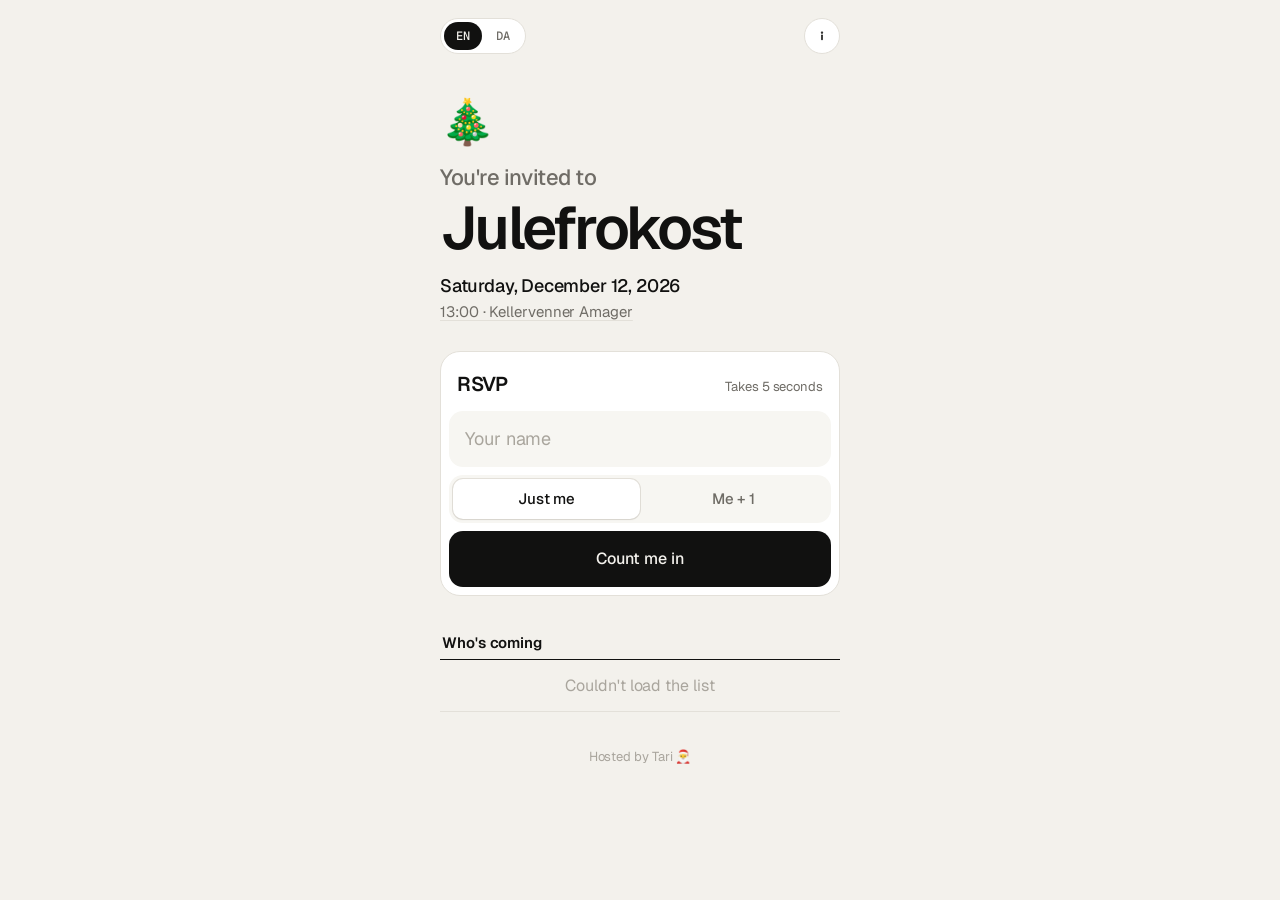
==== commit ca3d21d0: "Julefrokost: English default, invitation header, party details, gift pop on RSVP Co-Authored-By: Cla" ====
--- a/julefrokost/index.html
+++ b/julefrokost/index.html
@@ -1,15 +1,15 @@
 <!doctype html>
-<html lang="da">
+<html lang="en">
 <head>
 <meta charset="utf-8">
 <meta name="viewport" content="width=device-width, initial-scale=1, viewport-fit=cover">
-<title>Julefrokost</title>
-<meta name="description" content="Skriv dig på listen · Add your name">
+<title>Julefrokost · December 12</title>
+<meta name="description" content="You're invited to julefrokost on December 12. RSVP here.">
 <meta name="theme-color" content="#f3f1ec" media="(prefers-color-scheme: light)">
 <meta name="theme-color" content="#111110" media="(prefers-color-scheme: dark)">
-<meta property="og:title" content="Julefrokost">
-<meta property="og:description" content="Skriv dig på listen · Add your name">
-<link rel="icon" href="data:image/svg+xml,%3Csvg xmlns='http://www.w3.org/2000/svg' viewBox='0 0 32 32'%3E%3Crect width='32' height='32' rx='8' fill='%23111110'/%3E%3Ccircle cx='16' cy='16' r='5' fill='%23c8342a'/%3E%3C/svg%3E">
+<meta property="og:title" content="🎄 Julefrokost · December 12">
+<meta property="og:description" content="You're invited. RSVP here.">
+<link rel="icon" href="data:image/svg+xml,%3Csvg xmlns='http://www.w3.org/2000/svg' viewBox='0 0 32 32'%3E%3Ctext x='50%25' y='54%25' font-size='26' text-anchor='middle' dominant-baseline='middle'%3E🎄%3C/text%3E%3C/svg%3E">
 <link rel="preconnect" href="https://fonts.googleapis.com">
 <link rel="preconnect" href="https://fonts.gstatic.com" crossorigin>
 <link href="https://fonts.googleapis.com/css2?family=Geist:wght@400;500;600&family=Geist+Mono:wght@400;500&display=swap" rel="stylesheet">
@@ -17,7 +17,7 @@
 :root{
   --bg:#f3f1ec; --surface:#fff; --ink:#111110; --mute:#6f6c66; --faint:#a9a59d;
   --line:#e3e0d9; --field:#f7f6f2; --accent:#c8342a; --onink:#f3f1ec;
-  --ease:cubic-bezier(.2,.8,.2,1);
+  --ease:cubic-bezier(.2,.8,.2,1); --pop:cubic-bezier(.34,1.56,.64,1);
   --sans:"Geist",ui-sans-serif,system-ui,-apple-system,sans-serif;
   --mono:"Geist Mono",ui-monospace,SFMono-Regular,Menlo,monospace;
 }
@@ -28,11 +28,12 @@
 *{box-sizing:border-box;margin:0;padding:0}
 html{-webkit-text-size-adjust:100%;background:var(--bg)}
 body{min-height:100svh;background:var(--bg);color:var(--ink);font:400 16px/1.45 var(--sans);
-  -webkit-font-smoothing:antialiased;letter-spacing:-.005em}
+  -webkit-font-smoothing:antialiased;letter-spacing:-.005em;overflow-x:hidden}
 button,input{font:inherit;color:inherit;letter-spacing:inherit}
 button{cursor:pointer;background:none;border:0;-webkit-tap-highlight-color:transparent}
-
-main{max-width:440px;margin:0 auto;padding:calc(env(safe-area-inset-top) + 16px) 20px calc(env(safe-area-inset-bottom) + 48px)}
+a{color:inherit}
+
+main{max-width:440px;margin:0 auto;padding:calc(env(safe-area-inset-top) + 16px) 20px calc(env(safe-area-inset-bottom) + 40px)}
 
 /* top bar */
 .bar{display:flex;justify-content:space-between;align-items:center;height:40px}
@@ -42,17 +43,26 @@
 .info{width:36px;height:36px;border-radius:50%;display:grid;place-items:center;background:var(--surface);border:1px solid var(--line);color:var(--ink)}
 .info svg{width:16px;height:16px}
 
-/* header */
-header{margin:56px 0 28px}
-.kicker{display:flex;align-items:center;gap:8px;font:500 12px/1 var(--mono);color:var(--mute);text-transform:uppercase;letter-spacing:.06em}
-.kicker i{width:7px;height:7px;border-radius:50%;background:var(--accent)}
-h1{margin-top:14px;font-weight:600;font-size:clamp(44px,13vw,56px);line-height:.95;letter-spacing:-.045em}
-.sub{margin-top:12px;color:var(--mute);font-size:16px}
+/* invitation header */
+header{margin:44px 0 28px}
+.tree{display:inline-block;font-size:44px;line-height:1;transform-origin:50% 90%;animation:sway 5s ease-in-out infinite;cursor:pointer;user-select:none;-webkit-user-select:none}
+.tree.shake{animation:shake .6s var(--ease)}
+@keyframes sway{0%,100%{transform:rotate(-3deg)}50%{transform:rotate(3deg)}}
+@keyframes shake{0%,100%{transform:rotate(0)}20%{transform:rotate(-14deg)}40%{transform:rotate(12deg)}60%{transform:rotate(-8deg)}80%{transform:rotate(5deg)}}
+h1{margin-top:18px}
+h1 .inv{display:block;font-size:22px;font-weight:500;letter-spacing:-.02em;color:var(--mute)}
+h1 .ttl{display:block;margin-top:6px;font-weight:600;font-size:clamp(46px,14vw,60px);line-height:.95;letter-spacing:-.045em}
+.when{margin-top:16px;font-size:18px;font-weight:500;letter-spacing:-.01em}
+.where{margin-top:2px;color:var(--mute);font-size:15px}
+.where button{text-decoration:underline;text-decoration-color:var(--line);text-underline-offset:3px;color:inherit}
 
 /* card */
 .card{background:var(--surface);border:1px solid var(--line);border-radius:20px;padding:8px}
 .view{animation:in .35s var(--ease) both}
 @keyframes in{from{opacity:0;transform:translateY(6px)}to{opacity:1;transform:none}}
+.fh{display:flex;justify-content:space-between;align-items:baseline;padding:10px 8px 12px}
+.fh h2{font-size:20px;font-weight:600;letter-spacing:-.02em}
+.fh small{font-size:13px;color:var(--mute)}
 
 .field input{width:100%;height:56px;border:0;border-radius:14px;background:var(--field);padding:0 16px;font-size:18px;outline:none;
   box-shadow:inset 0 0 0 1px transparent;transition:box-shadow .15s}
@@ -67,7 +77,7 @@
 .seg[data-v="1"] .thumb{transform:translateX(100%)}
 
 .go{margin-top:8px;width:100%;height:56px;border-radius:14px;background:var(--ink);color:var(--onink);font-size:16px;font-weight:500;
-  display:flex;align-items:center;justify-content:center;transition:transform .12s var(--ease),opacity .2s}
+  display:flex;align-items:center;justify-content:center;gap:8px;transition:transform .12s var(--ease),opacity .2s}
 .go:active{transform:scale(.985)}
 .go[disabled]{opacity:.5}
 .go .spin{display:none;width:18px;height:18px;border-radius:50%;border:2px solid color-mix(in srgb,var(--onink) 30%,transparent);border-top-color:var(--onink);animation:sp .7s linear infinite}
@@ -77,17 +87,25 @@
 .err:empty{display:none}
 
 /* confirmed */
-.done{padding:20px 16px 16px}
-.done .row{display:flex;align-items:center;gap:12px}
-.tick{width:36px;height:36px;flex:none;border-radius:50%;background:var(--ink);color:var(--onink);display:grid;place-items:center}
-.tick svg{width:16px;height:16px}
-.tick path{stroke-dasharray:24;stroke-dashoffset:24;animation:draw .45s .1s var(--ease) forwards}
-@keyframes draw{to{stroke-dashoffset:0}}
+.done{padding:18px 16px 16px}
+.done .row{display:flex;align-items:center;gap:14px}
+.gift{width:48px;height:48px;flex:none;border-radius:14px;background:var(--field);display:grid;place-items:center;font-size:28px;line-height:1;animation:giftIn .6s var(--pop) both}
+@keyframes giftIn{from{transform:scale(.3) rotate(-20deg);opacity:0}to{transform:none;opacity:1}}
 .done h2{font-size:20px;font-weight:600;letter-spacing:-.02em}
 .done p{color:var(--mute);font-size:15px;margin-top:1px}
-.acts{display:grid;grid-template-columns:1fr 1fr;gap:8px;margin-top:18px}
+.acts{display:grid;grid-template-columns:1fr 1fr;gap:8px;margin-top:16px}
 .ghost{height:44px;border-radius:12px;background:var(--field);font-size:15px;font-weight:500;transition:background .2s,color .2s}
 .ghost.warn{background:var(--accent);color:#fff}
+
+/* celebration */
+.burst{position:fixed;inset:0;pointer-events:none;z-index:9;overflow:hidden}
+.burst .big{position:absolute;left:50%;top:42%;font-size:96px;line-height:1;transform:translate(-50%,-50%);animation:bigPop 1.5s var(--pop) forwards}
+@keyframes bigPop{0%{transform:translate(-50%,-50%) scale(0) rotate(-25deg);opacity:0}25%{transform:translate(-50%,-50%) scale(1.15) rotate(8deg);opacity:1}
+  40%{transform:translate(-50%,-50%) scale(1) rotate(-4deg)}70%{transform:translate(-50%,-50%) scale(1) rotate(0);opacity:1}
+  100%{transform:translate(-50%,-160%) scale(.4);opacity:0}}
+.burst i{position:absolute;left:50%;top:42%;font-style:normal;font-size:24px;line-height:1;opacity:0;animation:fly 1.3s .25s var(--ease) forwards}
+@keyframes fly{0%{transform:translate(-50%,-50%) scale(.4);opacity:0}15%{opacity:1}
+  100%{transform:translate(calc(-50% + var(--x)),calc(-50% + var(--y))) rotate(var(--r)) scale(1);opacity:0}}
 
 /* list */
 .list{margin-top:36px}
@@ -99,16 +117,20 @@
 .n{font:400 12px/1 var(--mono);color:var(--faint);width:20px;font-variant-numeric:tabular-nums}
 .nm{flex:1;min-width:0;white-space:nowrap;overflow:hidden;text-overflow:ellipsis}
 li.me .nm{font-weight:600}
+li.me{animation:in .3s var(--ease) both, glow 1.6s .2s ease-out}
+@keyframes glow{0%{background:color-mix(in srgb,var(--accent) 12%,transparent)}100%{background:transparent}}
 .you{font:500 11px/1 var(--mono);text-transform:uppercase;letter-spacing:.06em;color:var(--accent)}
 .tag{font:500 12px/1 var(--mono);color:var(--mute);border:1px solid var(--line);border-radius:6px;padding:4px 6px}
 .empty{color:var(--faint);justify-content:center}
 .skel li span{display:block;height:10px;border-radius:5px;background:var(--line)}
 
+.foot{margin-top:36px;text-align:center;color:var(--faint);font-size:13px}
+
 /* sheet */
 #sheet{position:fixed;inset:0;z-index:5;display:grid;align-items:end;visibility:hidden;transition:visibility 0s .35s}
 #sheet .scrim{position:absolute;inset:0;background:rgba(0,0,0,.35);opacity:0;transition:opacity .3s}
 #sheet .panel{position:relative;width:100%;max-width:480px;margin:0 auto;background:var(--surface);border-radius:24px 24px 0 0;
-  padding:10px 20px calc(env(safe-area-inset-bottom) + 20px);transform:translateY(100%);transition:transform .35s var(--ease)}
+  padding:10px 20px calc(env(safe-area-inset-bottom) + 20px);transform:translateY(100%);transition:transform .35s var(--ease);max-height:92svh;overflow:auto}
 #sheet.open{visibility:visible;transition:none}
 #sheet.open .scrim{opacity:1}
 #sheet.open .panel{transform:none}
@@ -118,19 +140,20 @@
 dt,dd{padding:14px 0;border-bottom:1px solid var(--line)}
 dt{font:500 12px/20px var(--mono);text-transform:uppercase;letter-spacing:.06em;color:var(--mute)}
 dd{text-align:right;padding-left:20px}
-dd.tbd{color:var(--faint)}
+dd small{display:block;color:var(--mute);font-size:14px;margin-top:2px}
+dd a{text-decoration:underline;text-decoration-color:var(--line);text-underline-offset:3px}
 .panel .go{margin-top:20px}
 
 .sr{position:absolute;width:1px;height:1px;overflow:hidden;clip:rect(0 0 0 0)}
-@media (prefers-reduced-motion:reduce){*,*::before,*::after{animation:none!important;transition:none!important}}
+@media (prefers-reduced-motion:reduce){*,*::before,*::after{animation:none!important;transition:none!important}.burst{display:none}}
 </style>
 </head>
 <body>
 <main>
   <div class="bar">
     <div class="lang" role="group" aria-label="Language">
-      <button data-l="da" aria-pressed="true">DA</button>
-      <button data-l="en" aria-pressed="false">EN</button>
+      <button data-l="en" aria-pressed="true">EN</button>
+      <button data-l="da" aria-pressed="false">DA</button>
     </div>
     <button class="info" id="infoBtn" aria-haspopup="dialog" data-t-aria="info">
       <svg viewBox="0 0 16 16" fill="none" stroke="currentColor" stroke-width="1.6" stroke-linecap="round"><path d="M8 7.2v4.3"/><circle cx="8" cy="4.6" r=".4" fill="currentColor"/></svg>
@@ -138,9 +161,10 @@
   </div>
 
   <header>
-    <p class="kicker"><i></i><span data-t="kicker"></span></p>
-    <h1>Julefrokost</h1>
-    <p class="sub" id="sub"></p>
+    <span class="tree" id="tree" role="img" aria-label="Christmas tree">🎄</span>
+    <h1><span class="inv" data-t="kicker"></span><span class="ttl">Julefrokost</span></h1>
+    <p class="when" id="when"></p>
+    <p class="where"><button id="whereBtn" aria-haspopup="dialog"></button></p>
   </header>
 
   <section id="stage" aria-live="polite"></section>
@@ -149,6 +173,8 @@
     <div class="lh"><h3 id="lt" data-t="who"></h3><small id="count"></small></div>
     <ul id="guests" class="skel"><li><span style="width:42%"></span></li><li><span style="width:58%"></span></li><li><span style="width:34%"></span></li></ul>
   </section>
+
+  <p class="foot" data-t="foot"></p>
 </main>
 
 <div id="sheet" role="dialog" aria-modal="true" aria-labelledby="st">
@@ -163,6 +189,7 @@
 
 <template id="tForm">
   <form class="card view" novalidate>
+    <div class="fh"><h2></h2><small></small></div>
     <label class="field"><span class="sr" data-t="name"></span>
       <input name="name" autocomplete="given-name" autocapitalize="words" enterkeyhint="done" maxlength="40" required>
     </label>
@@ -179,7 +206,7 @@
 <template id="tDone">
   <div class="card done view">
     <div class="row">
-      <div class="tick"><svg viewBox="0 0 24 24" fill="none" stroke="currentColor" stroke-width="2.6" stroke-linecap="round" stroke-linejoin="round"><path d="M5 12.5l4.5 4.5L19 7.5"/></svg></div>
+      <div class="gift" aria-hidden="true">🎁</div>
       <div><h2></h2><p></p></div>
     </div>
     <div class="acts">
@@ -191,33 +218,37 @@
 </template>
 
 <script>
-/* ---------- Fill these in (Danish, English) ---------- */
+/* ---------- Party details ---------- */
+var MAPS = "https://www.google.com/maps/place//data=!4m2!3m1!1s0x46525300680162af:0x6334da37e2dbc459?sa=X&ved=1t:8290&ictx=111";
 var EVENT = {
-  date:  ["", ""],   // fx ["Lørdag 12. december", "Saturday 12 December"]
-  time:  ["", ""],   // fx ["Kl. 18", "6 pm"]
-  place: ["", ""],   // fx ["Møntergade, København", "Møntergade, Copenhagen"]
-  price: ["", ""]    // fx ["200 kr. via MobilePay", "DKK 200 via MobilePay"]
+  date:  { en: "Saturday, December 12, 2026", da: "Lørdag 12. december 2026" },
+  time:  { en: "13:00 CET", da: "Kl. 13:00" },
+  place: { en: "Kellervenner Amager", da: "Kellervenner Amager", sub: "Hollænderdybet 1, kld., 2300 København", href: MAPS },
+  price: { en: "DKK 399 per person", da: "399 kr. pr. person", sub: { en: "Drinks not included", da: "Ekskl. drikkevarer" } },
+  menu:  { en: "Classic julefrokost menu", da: "Klassisk julefrokostmenu" }
 };
 var API = "https://julefrokost-api-jonathan-ts-projects.vercel.app/api/rsvp";
-/* ----------------------------------------------------- */
+/* ----------------------------------- */
 
 var T = {
-  da: { kicker:"Du er inviteret", lead:"Skriv dig på listen", leadEdit:"Ret din tilmelding", leadDone:"Vi ses",
+  en: { kicker:"You're invited to", when:"Saturday, December 12, 2026", where:"13:00 · Kellervenner Amager",
+        rsvp:"RSVP", rsvpEdit:"Update your RSVP", rsvpNote:"Takes 5 seconds",
+        name:"Your name", solo:"Just me", plus:"Me + 1", go:"Count me in", save:"Save changes",
+        hi:function(n){return "You're in, "+n+"!"}, hiPlus:"Plus one. See you on the 12th", hiSolo:"See you on the 12th",
+        edit:"Edit", drop:"Can't make it", sure:"Really? 🥺", who:"Who's coming",
+        count:function(n){return n+(n===1?" person":" people")}, empty:"Nobody yet. Be the first 🎄",
+        you:"you", needName:"We need a name for the place card", oops:"Hmm, that didn't work. Try again?", loadFail:"Couldn't load the list",
+        details:"The details", close:"Got it", info:"Party details", foot:"Hosted by Tari 🎅",
+        f:{date:"Date",time:"Time",place:"Where",price:"Price",menu:"Menu"} },
+  da: { kicker:"Du er inviteret til", when:"Lørdag 12. december 2026", where:"Kl. 13:00 · Kellervenner Amager",
+        rsvp:"RSVP", rsvpEdit:"Ret din tilmelding", rsvpNote:"Tager 5 sekunder",
         name:"Dit navn", solo:"Kun mig", plus:"Mig + 1", go:"Jeg kommer", save:"Gem",
-        hi:function(n){return "Du er med, "+n}, hiPlus:"Dig og én ekstra", hiSolo:"Glæder mig",
-        edit:"Ret", drop:"Meld fra", sure:"Sikker?", who:"Hvem kommer",
-        count:function(n){return n+(n===1?" person":" personer")}, empty:"Bliv den første",
-        you:"dig", needName:"Skriv dit navn", oops:"Noget gik galt. Prøv igen.", loadFail:"Kunne ikke hente listen",
-        details:"Praktisk", close:"Luk", tbd:"Følger", info:"Info om festen",
-        f:{date:"Dato",time:"Tid",place:"Sted",price:"Pris"} },
-  en: { kicker:"You're invited", lead:"Add your name to the list", leadEdit:"Update your RSVP", leadDone:"See you there",
-        name:"Your name", solo:"Just me", plus:"Me + 1", go:"I'm coming", save:"Save",
-        hi:function(n){return "You're in, "+n}, hiPlus:"You plus one", hiSolo:"Can't wait",
-        edit:"Edit", drop:"Can't make it", sure:"Sure?", who:"Who's coming",
-        count:function(n){return n+(n===1?" person":" people")}, empty:"Be the first",
-        you:"you", needName:"Add your name", oops:"Something went wrong. Try again.", loadFail:"Couldn't load the list",
-        details:"Details", close:"Close", tbd:"To follow", info:"Party details",
-        f:{date:"Date",time:"Time",place:"Place",price:"Price"} }
+        hi:function(n){return "Du er med, "+n+"!"}, hiPlus:"Med +1. Vi ses d. 12.", hiSolo:"Vi ses d. 12.",
+        edit:"Ret", drop:"Meld fra", sure:"Virkelig? 🥺", who:"Hvem kommer",
+        count:function(n){return n+(n===1?" person":" personer")}, empty:"Ingen endnu. Bliv den første 🎄",
+        you:"dig", needName:"Vi skal bruge et navn til bordkortet", oops:"Hov, det gik ikke. Prøv igen?", loadFail:"Kunne ikke hente listen",
+        details:"Praktisk", close:"Forstået", info:"Info om festen", foot:"Vært: Tari 🎅",
+        f:{date:"Dato",time:"Tid",place:"Sted",price:"Pris",menu:"Menu"} }
 };
 
 (function () {
@@ -226,8 +257,8 @@
   var $$ = function (s, r) { return Array.prototype.slice.call((r || document).querySelectorAll(s)); };
   function store(k, v) { try { if (v === undefined) return localStorage.getItem(k); if (v === null) localStorage.removeItem(k); else localStorage.setItem(k, v); } catch (e) { return null; } }
 
-  var lang = store("jf.l") === "en" ? "en" : "da", t = T[lang];
-  var stage = $("#stage"), list = $("#guests"), count = $("#count"), sub = $("#sub");
+  var lang = store("jf.l") === "da" ? "da" : "en", t = T[lang];
+  var stage = $("#stage"), list = $("#guests"), count = $("#count");
   var state = { mine: null, guests: [], total: 0 }, editing = false, loaded = false, failed = false;
 
   /* this phone's id — housemates on the same wifi each get their own */
@@ -238,27 +269,63 @@
     store("jf.d", dev);
   }
 
+  /* count a visit at most once an hour per phone */
+  function visit() {
+    var last = +store("jf.v") || 0;
+    if (Date.now() - last < 36e5) return "";
+    store("jf.v", String(Date.now()));
+    return "&v=1&l=" + lang;
+  }
+
   function call(body) {
     var req = body
       ? fetch(API, { method: "POST", headers: { "Content-Type": "text/plain;charset=utf-8" }, body: JSON.stringify(Object.assign({ d: dev }, body)) })
-      : fetch(API + "?d=" + encodeURIComponent(dev), { cache: "no-store" });
+      : fetch(API + "?d=" + encodeURIComponent(dev) + visit(), { cache: "no-store" });
     return req.then(function (r) { return r.json().then(function (j) { if (!r.ok || j.error) throw new Error(j.error || r.status); return j; }); });
   }
+
+  /* ---- fun bits ---- */
+  function celebrate() {
+    var b = document.createElement("div"); b.className = "burst"; b.setAttribute("aria-hidden", "true");
+    var big = document.createElement("span"); big.className = "big"; big.textContent = "🎁"; b.appendChild(big);
+    var bits = ["🎄", "✨", "⭐", "❄️", "🍪", "✨", "🎅", "❄️", "⭐", "✨", "🥂", "❄️"];
+    bits.forEach(function (s, i) {
+      var a = (i / bits.length) * Math.PI * 2 + Math.random() * .4, d = 110 + Math.random() * 90;
+      var e = document.createElement("i"); e.textContent = s;
+      e.style.setProperty("--x", Math.cos(a) * d + "px"); e.style.setProperty("--y", Math.sin(a) * d + "px");
+      e.style.setProperty("--r", (Math.random() * 120 - 60) + "deg"); e.style.animationDelay = (.25 + Math.random() * .15) + "s";
+      b.appendChild(e);
+    });
+    document.body.appendChild(b);
+    if (navigator.vibrate) { try { navigator.vibrate([12, 40, 12]); } catch (e) {} }
+    setTimeout(function () { b.remove(); }, 1900);
+  }
+  var tree = $("#tree");
+  tree.onclick = function () { tree.classList.remove("shake"); void tree.offsetWidth; tree.classList.add("shake"); };
+  tree.addEventListener("animationend", function (e) { if (e.animationName === "shake") tree.classList.remove("shake"); });
 
   /* ---- render ---- */
   function first(n) { return String(n).trim().split(/\s+/)[0]; }
+  function el(tag, cls, txt) { var e = document.createElement(tag); if (cls) e.className = cls; if (txt != null) e.textContent = txt; return e; }
 
   function renderStatic() {
     document.documentElement.lang = lang;
-    $$("[data-t]").forEach(function (el) { el.textContent = t[el.dataset.t]; });
-    $$("[data-t-aria]").forEach(function (el) { el.setAttribute("aria-label", t[el.dataset.tAria]); });
+    $$("[data-t]").forEach(function (e) { e.textContent = t[e.dataset.t]; });
+    $$("[data-t-aria]").forEach(function (e) { e.setAttribute("aria-label", t[e.dataset.tAria]); });
     $$(".lang button").forEach(function (b) { b.setAttribute("aria-pressed", String(b.dataset.l === lang)); });
+    $("#when").textContent = t.when;
+    $("#whereBtn").textContent = t.where;
     var facts = $("#facts"); facts.innerHTML = "";
     Object.keys(EVENT).forEach(function (k) {
-      var v = EVENT[k][lang === "da" ? 0 : 1] || EVENT[k][0] || EVENT[k][1];
-      var dt = document.createElement("dt"), dd = document.createElement("dd");
-      dt.textContent = t.f[k]; dd.textContent = v || t.tbd; if (!v) dd.className = "tbd";
-      facts.appendChild(dt); facts.appendChild(dd);
+      var f = EVENT[k], dd = el("dd");
+      if (f.href) { var a = el("a", null, f[lang]); a.href = f.href; a.target = "_blank"; a.rel = "noopener"; dd.appendChild(a); }
+      else dd.appendChild(document.createTextNode(f[lang]));
+      var s = f.sub && (typeof f.sub === "string" ? f.sub : f.sub[lang]);
+      if (s) {
+        if (f.href) { var sa = el("a", null, s); sa.href = f.href; sa.target = "_blank"; sa.rel = "noopener"; var sm = el("small"); sm.appendChild(sa); dd.appendChild(sm); }
+        else dd.appendChild(el("small", null, s));
+      }
+      facts.appendChild(el("dt", null, t.f[k])); facts.appendChild(dd);
     });
   }
 
@@ -266,10 +333,10 @@
     if (!loaded && !failed) return;
     list.className = ""; list.innerHTML = "";
     count.textContent = state.total ? t.count(state.total) : "";
-    if (failed && !loaded) { add(null, t.loadFail); return; }
-    if (!state.guests.length) { add(null, t.empty); return; }
+    if (failed && !loaded) { list.appendChild(el("li", "empty", t.loadFail)); return; }
+    if (!state.guests.length) { list.appendChild(el("li", "empty", t.empty)); return; }
     state.guests.forEach(function (g, i) {
-      var li = document.createElement("li"); if (g.me) li.className = "me";
+      var li = el("li", g.me ? "me" : "");
       li.style.animationDelay = Math.min(i, 12) * 25 + "ms";
       li.appendChild(el("span", "n", String(i + 1).padStart(2, "0")));
       li.appendChild(el("span", "nm", g.name));
@@ -277,9 +344,7 @@
       if (g.plus) li.appendChild(el("span", "tag", "+1"));
       list.appendChild(li);
     });
-    function add(_, txt) { var li = el("li", "empty", txt); list.appendChild(li); }
-  }
-  function el(tag, cls, txt) { var e = document.createElement(tag); e.className = cls; e.textContent = txt; return e; }
+  }
 
   function renderStage() {
     stage.innerHTML = "";
@@ -288,7 +353,6 @@
       $("h2", d).textContent = t.hi(first(state.mine.name));
       $("p", d).textContent = state.mine.plus ? t.hiPlus : t.hiSolo;
       $$("[data-t]", d).forEach(function (e) { e.textContent = t[e.dataset.t]; });
-      sub.textContent = t.leadDone;
       var drop = $('[data-a="drop"]', d), armed = false, timer;
       $('[data-a="edit"]', d).onclick = function () { editing = true; renderStage(); };
       drop.onclick = function () {
@@ -299,24 +363,25 @@
       };
       stage.appendChild(d); return;
     }
-    sub.textContent = state.mine ? t.leadEdit : t.lead;
     var f = $("#tForm").content.firstElementChild.cloneNode(true);
     $$("[data-t]", f).forEach(function (e) { e.textContent = t[e.dataset.t]; });
+    $(".fh h2", f).textContent = state.mine ? t.rsvpEdit : t.rsvp;
+    $(".fh small", f).textContent = state.mine ? "" : t.rsvpNote;
     var input = $("input", f), seg = $(".seg", f), go = $(".go", f), err = $(".err", f), plus = 0;
     input.placeholder = t.name; seg.setAttribute("aria-label", t.plus);
     $("span", go).textContent = state.mine ? t.save : t.go;
-    function setPlus(v) { plus = v; seg.dataset.v = v; $$("button", seg).forEach(function (b) { b.setAttribute("aria-pressed", String(+b.dataset.p === v)); }); }
+    function setPlus(v) { plus = v; seg.dataset.v = v; stage.dataset.plus = v; $$("button", seg).forEach(function (b) { b.setAttribute("aria-pressed", String(+b.dataset.p === v)); }); }
     $$("button", seg).forEach(function (b) { b.onclick = function () { setPlus(+b.dataset.p); }; });
     if (state.mine) { input.value = state.mine.name; setPlus(state.mine.plus ? 1 : 0); }
     else if (stage.dataset.draft) { input.value = stage.dataset.draft; setPlus(+stage.dataset.plus || 0); }
     input.oninput = function () { stage.dataset.draft = input.value; };
-    $$("button", seg).forEach(function (b) { b.addEventListener("click", function () { stage.dataset.plus = plus; }); });
     f.onsubmit = function (e) {
       e.preventDefault();
       var name = input.value.replace(/\s+/g, " ").trim();
       if (!name) { err.textContent = t.needName; input.focus(); return; }
       err.textContent = ""; go.disabled = true; go.classList.add("busy"); input.blur();
-      call({ name: name, plus: plus }).then(function (j) { editing = false; stage.dataset.draft = ""; apply(j); })
+      var isNew = !state.mine;
+      call({ name: name, plus: plus }).then(function (j) { editing = false; stage.dataset.draft = ""; apply(j); if (isNew) celebrate(); })
         .catch(function () { err.textContent = t.oops; go.disabled = false; go.classList.remove("busy"); });
     };
     stage.appendChild(f);
@@ -343,16 +408,17 @@
   refresh();
   document.addEventListener("visibilitychange", function () { if (!document.hidden && !editing) refresh(); });
 
-  /* info sheet */
+  /* details sheet */
   var sheet = $("#sheet"), panel = $(".panel", sheet);
   function openSheet() { sheet.classList.add("open"); }
   function closeSheet() { sheet.classList.remove("open"); }
   $("#infoBtn").onclick = openSheet;
+  $("#whereBtn").onclick = openSheet;
   $$("[data-close]", sheet).forEach(function (e) { e.onclick = closeSheet; });
   document.addEventListener("keydown", function (e) { if (e.key === "Escape") closeSheet(); });
   var y0 = null;
   panel.addEventListener("touchstart", function (e) { y0 = e.touches[0].clientY; }, { passive: true });
-  panel.addEventListener("touchend", function (e) { if (y0 !== null && e.changedTouches[0].clientY - y0 > 60) closeSheet(); y0 = null; });
+  panel.addEventListener("touchend", function (e) { if (y0 !== null && panel.scrollTop <= 0 && e.changedTouches[0].clientY - y0 > 60) closeSheet(); y0 = null; });
 })();
 </script>
 </body>
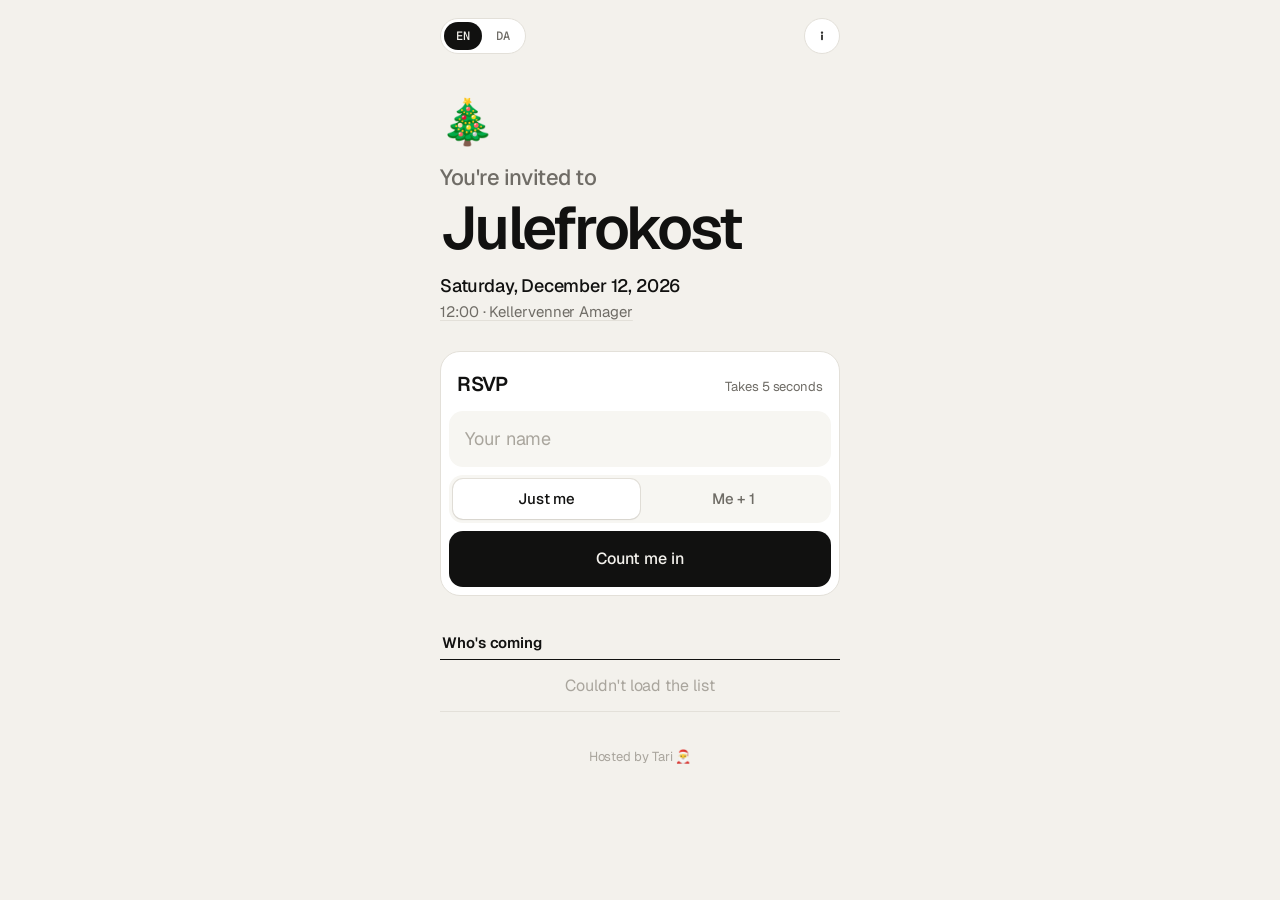
==== commit 95beb59e: "Julefrokost: start time 12:00 Co-Authored-By: Claude Opus 5.5 <noreply@anthropic.com> Claude-Session" ====
--- a/julefrokost/index.html
+++ b/julefrokost/index.html
@@ -222,7 +222,7 @@
 var MAPS = "https://www.google.com/maps/place//data=!4m2!3m1!1s0x46525300680162af:0x6334da37e2dbc459?sa=X&ved=1t:8290&ictx=111";
 var EVENT = {
   date:  { en: "Saturday, December 12, 2026", da: "Lørdag 12. december 2026" },
-  time:  { en: "13:00 CET", da: "Kl. 13:00" },
+  time:  { en: "12:00 CET", da: "Kl. 12:00" },
   place: { en: "Kellervenner Amager", da: "Kellervenner Amager", sub: "Hollænderdybet 1, kld., 2300 København", href: MAPS },
   price: { en: "DKK 399 per person", da: "399 kr. pr. person", sub: { en: "Drinks not included", da: "Ekskl. drikkevarer" } },
   menu:  { en: "Classic julefrokost menu", da: "Klassisk julefrokostmenu" }
@@ -231,7 +231,7 @@
 /* ----------------------------------- */
 
 var T = {
-  en: { kicker:"You're invited to", when:"Saturday, December 12, 2026", where:"13:00 · Kellervenner Amager",
+  en: { kicker:"You're invited to", when:"Saturday, December 12, 2026", where:"12:00 · Kellervenner Amager",
         rsvp:"RSVP", rsvpEdit:"Update your RSVP", rsvpNote:"Takes 5 seconds",
         name:"Your name", solo:"Just me", plus:"Me + 1", go:"Count me in", save:"Save changes",
         hi:function(n){return "You're in, "+n+"!"}, hiPlus:"Plus one. See you on the 12th", hiSolo:"See you on the 12th",
@@ -240,7 +240,7 @@
         you:"you", needName:"We need a name for the place card", oops:"Hmm, that didn't work. Try again?", loadFail:"Couldn't load the list",
         details:"The details", close:"Got it", info:"Party details", foot:"Hosted by Tari 🎅",
         f:{date:"Date",time:"Time",place:"Where",price:"Price",menu:"Menu"} },
-  da: { kicker:"Du er inviteret til", when:"Lørdag 12. december 2026", where:"Kl. 13:00 · Kellervenner Amager",
+  da: { kicker:"Du er inviteret til", when:"Lørdag 12. december 2026", where:"Kl. 12:00 · Kellervenner Amager",
         rsvp:"RSVP", rsvpEdit:"Ret din tilmelding", rsvpNote:"Tager 5 sekunder",
         name:"Dit navn", solo:"Kun mig", plus:"Mig + 1", go:"Jeg kommer", save:"Gem",
         hi:function(n){return "Du er med, "+n+"!"}, hiPlus:"Med +1. Vi ses d. 12.", hiSolo:"Vi ses d. 12.",
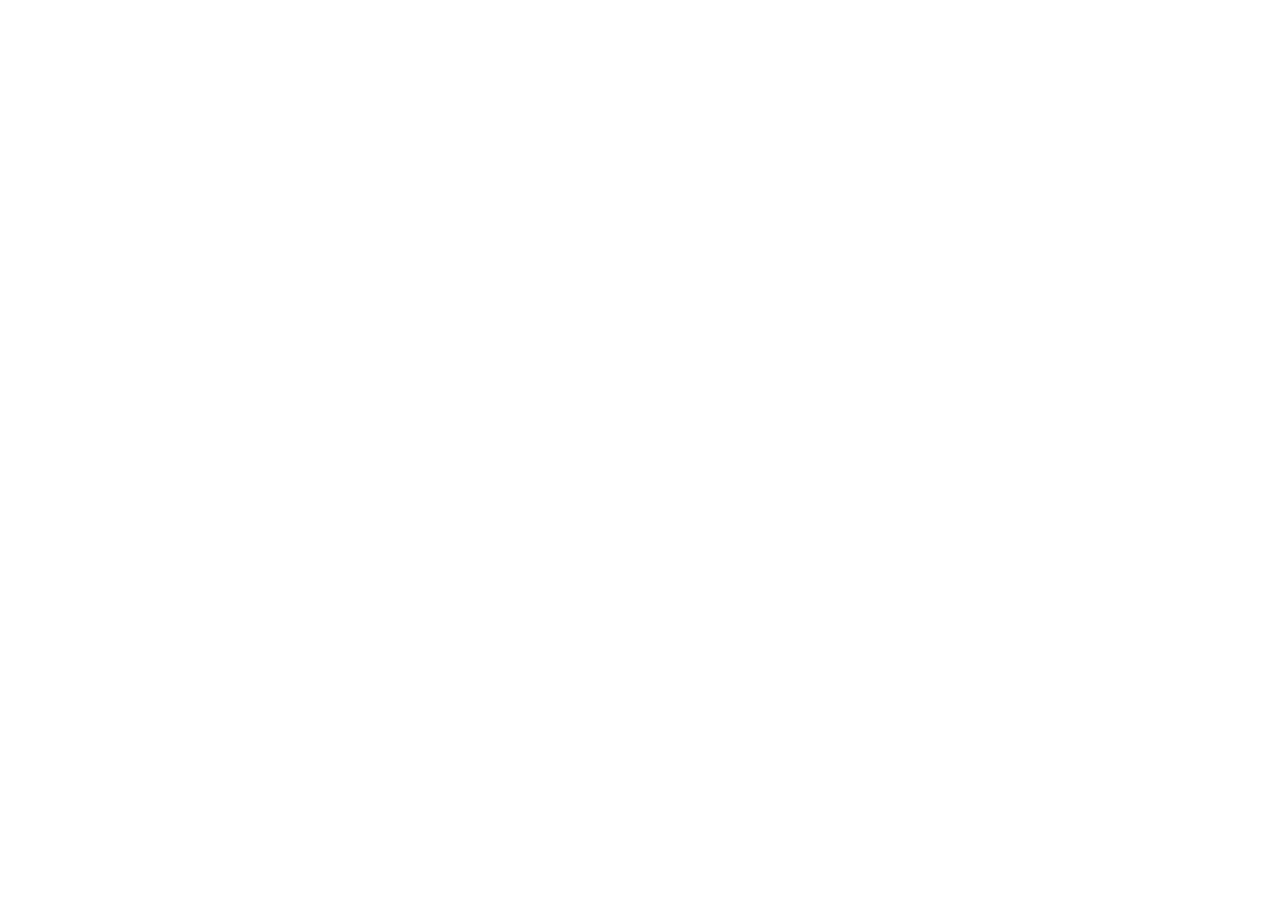
==== commit 168c267f: "Julefrokost: load page from Vercel, keep garage URL Co-Authored-By: Claude Opus 5.5 <noreply@anthrop" ====
--- a/julefrokost/index.html
+++ b/julefrokost/index.html
@@ -5,420 +5,25 @@
 <meta name="viewport" content="width=device-width, initial-scale=1, viewport-fit=cover">
 <title>Julefrokost · December 12</title>
 <meta name="description" content="You're invited to julefrokost on December 12. RSVP here.">
+<meta property="og:title" content="🎄 Julefrokost · December 12">
+<meta property="og:description" content="You're invited. RSVP here.">
 <meta name="theme-color" content="#f3f1ec" media="(prefers-color-scheme: light)">
 <meta name="theme-color" content="#111110" media="(prefers-color-scheme: dark)">
-<meta property="og:title" content="🎄 Julefrokost · December 12">
-<meta property="og:description" content="You're invited. RSVP here.">
-<link rel="icon" href="data:image/svg+xml,%3Csvg xmlns='http://www.w3.org/2000/svg' viewBox='0 0 32 32'%3E%3Ctext x='50%25' y='54%25' font-size='26' text-anchor='middle' dominant-baseline='middle'%3E🎄%3C/text%3E%3C/svg%3E">
-<link rel="preconnect" href="https://fonts.googleapis.com">
-<link rel="preconnect" href="https://fonts.gstatic.com" crossorigin>
-<link href="https://fonts.googleapis.com/css2?family=Geist:wght@400;500;600&family=Geist+Mono:wght@400;500&display=swap" rel="stylesheet">
-<style>
-:root{
-  --bg:#f3f1ec; --surface:#fff; --ink:#111110; --mute:#6f6c66; --faint:#a9a59d;
-  --line:#e3e0d9; --field:#f7f6f2; --accent:#c8342a; --onink:#f3f1ec;
-  --ease:cubic-bezier(.2,.8,.2,1); --pop:cubic-bezier(.34,1.56,.64,1);
-  --sans:"Geist",ui-sans-serif,system-ui,-apple-system,sans-serif;
-  --mono:"Geist Mono",ui-monospace,SFMono-Regular,Menlo,monospace;
-}
-@media (prefers-color-scheme:dark){:root{
-  --bg:#111110; --surface:#1a1a19; --ink:#efede8; --mute:#9a978f; --faint:#5f5d58;
-  --line:#2a2927; --field:#262624; --accent:#e5483d; --onink:#111110;
-}}
-*{box-sizing:border-box;margin:0;padding:0}
-html{-webkit-text-size-adjust:100%;background:var(--bg)}
-body{min-height:100svh;background:var(--bg);color:var(--ink);font:400 16px/1.45 var(--sans);
-  -webkit-font-smoothing:antialiased;letter-spacing:-.005em;overflow-x:hidden}
-button,input{font:inherit;color:inherit;letter-spacing:inherit}
-button{cursor:pointer;background:none;border:0;-webkit-tap-highlight-color:transparent}
-a{color:inherit}
-
-main{max-width:440px;margin:0 auto;padding:calc(env(safe-area-inset-top) + 16px) 20px calc(env(safe-area-inset-bottom) + 40px)}
-
-/* top bar */
-.bar{display:flex;justify-content:space-between;align-items:center;height:40px}
-.lang{display:flex;gap:2px;padding:3px;border-radius:999px;background:var(--surface);border:1px solid var(--line)}
-.lang button{height:28px;min-width:38px;padding:0 10px;border-radius:999px;font:500 12px/1 var(--mono);color:var(--mute);transition:background .2s,color .2s}
-.lang button[aria-pressed="true"]{background:var(--ink);color:var(--onink)}
-.info{width:36px;height:36px;border-radius:50%;display:grid;place-items:center;background:var(--surface);border:1px solid var(--line);color:var(--ink)}
-.info svg{width:16px;height:16px}
-
-/* invitation header */
-header{margin:44px 0 28px}
-.tree{display:inline-block;font-size:44px;line-height:1;transform-origin:50% 90%;animation:sway 5s ease-in-out infinite;cursor:pointer;user-select:none;-webkit-user-select:none}
-.tree.shake{animation:shake .6s var(--ease)}
-@keyframes sway{0%,100%{transform:rotate(-3deg)}50%{transform:rotate(3deg)}}
-@keyframes shake{0%,100%{transform:rotate(0)}20%{transform:rotate(-14deg)}40%{transform:rotate(12deg)}60%{transform:rotate(-8deg)}80%{transform:rotate(5deg)}}
-h1{margin-top:18px}
-h1 .inv{display:block;font-size:22px;font-weight:500;letter-spacing:-.02em;color:var(--mute)}
-h1 .ttl{display:block;margin-top:6px;font-weight:600;font-size:clamp(46px,14vw,60px);line-height:.95;letter-spacing:-.045em}
-.when{margin-top:16px;font-size:18px;font-weight:500;letter-spacing:-.01em}
-.where{margin-top:2px;color:var(--mute);font-size:15px}
-.where button{text-decoration:underline;text-decoration-color:var(--line);text-underline-offset:3px;color:inherit}
-
-/* card */
-.card{background:var(--surface);border:1px solid var(--line);border-radius:20px;padding:8px}
-.view{animation:in .35s var(--ease) both}
-@keyframes in{from{opacity:0;transform:translateY(6px)}to{opacity:1;transform:none}}
-.fh{display:flex;justify-content:space-between;align-items:baseline;padding:10px 8px 12px}
-.fh h2{font-size:20px;font-weight:600;letter-spacing:-.02em}
-.fh small{font-size:13px;color:var(--mute)}
-
-.field input{width:100%;height:56px;border:0;border-radius:14px;background:var(--field);padding:0 16px;font-size:18px;outline:none;
-  box-shadow:inset 0 0 0 1px transparent;transition:box-shadow .15s}
-.field input::placeholder{color:var(--faint)}
-.field input:focus{box-shadow:inset 0 0 0 1.5px var(--ink)}
-
-.seg{margin-top:8px;display:grid;grid-template-columns:1fr 1fr;position:relative;height:48px;border-radius:14px;background:var(--field);padding:4px}
-.seg button{position:relative;z-index:1;border-radius:10px;font-size:15px;font-weight:500;color:var(--mute);transition:color .2s}
-.seg button[aria-pressed="true"]{color:var(--ink)}
-.seg .thumb{position:absolute;top:4px;bottom:4px;left:4px;width:calc(50% - 4px);border-radius:10px;background:var(--surface);
-  box-shadow:0 1px 2px rgba(0,0,0,.06),0 0 0 1px var(--line);transition:transform .3s var(--ease)}
-.seg[data-v="1"] .thumb{transform:translateX(100%)}
-
-.go{margin-top:8px;width:100%;height:56px;border-radius:14px;background:var(--ink);color:var(--onink);font-size:16px;font-weight:500;
-  display:flex;align-items:center;justify-content:center;gap:8px;transition:transform .12s var(--ease),opacity .2s}
-.go:active{transform:scale(.985)}
-.go[disabled]{opacity:.5}
-.go .spin{display:none;width:18px;height:18px;border-radius:50%;border:2px solid color-mix(in srgb,var(--onink) 30%,transparent);border-top-color:var(--onink);animation:sp .7s linear infinite}
-.go.busy .spin{display:block}.go.busy span{display:none}
-@keyframes sp{to{transform:rotate(360deg)}}
-.err{color:var(--accent);font-size:14px;text-align:center;padding:10px 0 4px}
-.err:empty{display:none}
-
-/* confirmed */
-.done{padding:18px 16px 16px}
-.done .row{display:flex;align-items:center;gap:14px}
-.gift{width:48px;height:48px;flex:none;border-radius:14px;background:var(--field);display:grid;place-items:center;font-size:28px;line-height:1;animation:giftIn .6s var(--pop) both}
-@keyframes giftIn{from{transform:scale(.3) rotate(-20deg);opacity:0}to{transform:none;opacity:1}}
-.done h2{font-size:20px;font-weight:600;letter-spacing:-.02em}
-.done p{color:var(--mute);font-size:15px;margin-top:1px}
-.acts{display:grid;grid-template-columns:1fr 1fr;gap:8px;margin-top:16px}
-.ghost{height:44px;border-radius:12px;background:var(--field);font-size:15px;font-weight:500;transition:background .2s,color .2s}
-.ghost.warn{background:var(--accent);color:#fff}
-
-/* celebration */
-.burst{position:fixed;inset:0;pointer-events:none;z-index:9;overflow:hidden}
-.burst .big{position:absolute;left:50%;top:42%;font-size:96px;line-height:1;transform:translate(-50%,-50%);animation:bigPop 1.5s var(--pop) forwards}
-@keyframes bigPop{0%{transform:translate(-50%,-50%) scale(0) rotate(-25deg);opacity:0}25%{transform:translate(-50%,-50%) scale(1.15) rotate(8deg);opacity:1}
-  40%{transform:translate(-50%,-50%) scale(1) rotate(-4deg)}70%{transform:translate(-50%,-50%) scale(1) rotate(0);opacity:1}
-  100%{transform:translate(-50%,-160%) scale(.4);opacity:0}}
-.burst i{position:absolute;left:50%;top:42%;font-style:normal;font-size:24px;line-height:1;opacity:0;animation:fly 1.3s .25s var(--ease) forwards}
-@keyframes fly{0%{transform:translate(-50%,-50%) scale(.4);opacity:0}15%{opacity:1}
-  100%{transform:translate(calc(-50% + var(--x)),calc(-50% + var(--y))) rotate(var(--r)) scale(1);opacity:0}}
-
-/* list */
-.list{margin-top:36px}
-.lh{display:flex;justify-content:space-between;align-items:baseline;padding:0 2px 6px;border-bottom:1px solid var(--ink)}
-.lh h3{font-size:15px;font-weight:600}
-.lh small{font:500 13px/1 var(--mono);color:var(--mute);font-variant-numeric:tabular-nums}
-ul{list-style:none}
-li{display:flex;align-items:center;gap:12px;min-height:52px;padding:0 2px;border-bottom:1px solid var(--line);animation:in .3s var(--ease) both}
-.n{font:400 12px/1 var(--mono);color:var(--faint);width:20px;font-variant-numeric:tabular-nums}
-.nm{flex:1;min-width:0;white-space:nowrap;overflow:hidden;text-overflow:ellipsis}
-li.me .nm{font-weight:600}
-li.me{animation:in .3s var(--ease) both, glow 1.6s .2s ease-out}
-@keyframes glow{0%{background:color-mix(in srgb,var(--accent) 12%,transparent)}100%{background:transparent}}
-.you{font:500 11px/1 var(--mono);text-transform:uppercase;letter-spacing:.06em;color:var(--accent)}
-.tag{font:500 12px/1 var(--mono);color:var(--mute);border:1px solid var(--line);border-radius:6px;padding:4px 6px}
-.empty{color:var(--faint);justify-content:center}
-.skel li span{display:block;height:10px;border-radius:5px;background:var(--line)}
-
-.foot{margin-top:36px;text-align:center;color:var(--faint);font-size:13px}
-
-/* sheet */
-#sheet{position:fixed;inset:0;z-index:5;display:grid;align-items:end;visibility:hidden;transition:visibility 0s .35s}
-#sheet .scrim{position:absolute;inset:0;background:rgba(0,0,0,.35);opacity:0;transition:opacity .3s}
-#sheet .panel{position:relative;width:100%;max-width:480px;margin:0 auto;background:var(--surface);border-radius:24px 24px 0 0;
-  padding:10px 20px calc(env(safe-area-inset-bottom) + 20px);transform:translateY(100%);transition:transform .35s var(--ease);max-height:92svh;overflow:auto}
-#sheet.open{visibility:visible;transition:none}
-#sheet.open .scrim{opacity:1}
-#sheet.open .panel{transform:none}
-.grab{width:36px;height:4px;border-radius:2px;background:var(--line);margin:0 auto 20px}
-.panel h3{font-size:22px;font-weight:600;letter-spacing:-.02em;margin-bottom:8px}
-dl{display:grid;grid-template-columns:auto 1fr}
-dt,dd{padding:14px 0;border-bottom:1px solid var(--line)}
-dt{font:500 12px/20px var(--mono);text-transform:uppercase;letter-spacing:.06em;color:var(--mute)}
-dd{text-align:right;padding-left:20px}
-dd small{display:block;color:var(--mute);font-size:14px;margin-top:2px}
-dd a{text-decoration:underline;text-decoration-color:var(--line);text-underline-offset:3px}
-.panel .go{margin-top:20px}
-
-.sr{position:absolute;width:1px;height:1px;overflow:hidden;clip:rect(0 0 0 0)}
-@media (prefers-reduced-motion:reduce){*,*::before,*::after{animation:none!important;transition:none!important}.burst{display:none}}
-</style>
+<style>html,body{margin:0;background:#f3f1ec}@media (prefers-color-scheme:dark){html,body{background:#111110}}</style>
 </head>
 <body>
-<main>
-  <div class="bar">
-    <div class="lang" role="group" aria-label="Language">
-      <button data-l="en" aria-pressed="true">EN</button>
-      <button data-l="da" aria-pressed="false">DA</button>
-    </div>
-    <button class="info" id="infoBtn" aria-haspopup="dialog" data-t-aria="info">
-      <svg viewBox="0 0 16 16" fill="none" stroke="currentColor" stroke-width="1.6" stroke-linecap="round"><path d="M8 7.2v4.3"/><circle cx="8" cy="4.6" r=".4" fill="currentColor"/></svg>
-    </button>
-  </div>
-
-  <header>
-    <span class="tree" id="tree" role="img" aria-label="Christmas tree">🎄</span>
-    <h1><span class="inv" data-t="kicker"></span><span class="ttl">Julefrokost</span></h1>
-    <p class="when" id="when"></p>
-    <p class="where"><button id="whereBtn" aria-haspopup="dialog"></button></p>
-  </header>
-
-  <section id="stage" aria-live="polite"></section>
-
-  <section class="list" aria-labelledby="lt">
-    <div class="lh"><h3 id="lt" data-t="who"></h3><small id="count"></small></div>
-    <ul id="guests" class="skel"><li><span style="width:42%"></span></li><li><span style="width:58%"></span></li><li><span style="width:34%"></span></li></ul>
-  </section>
-
-  <p class="foot" data-t="foot"></p>
-</main>
-
-<div id="sheet" role="dialog" aria-modal="true" aria-labelledby="st">
-  <div class="scrim" data-close></div>
-  <div class="panel">
-    <div class="grab"></div>
-    <h3 id="st" data-t="details"></h3>
-    <dl id="facts"></dl>
-    <button class="go" data-close><span data-t="close"></span></button>
-  </div>
-</div>
-
-<template id="tForm">
-  <form class="card view" novalidate>
-    <div class="fh"><h2></h2><small></small></div>
-    <label class="field"><span class="sr" data-t="name"></span>
-      <input name="name" autocomplete="given-name" autocapitalize="words" enterkeyhint="done" maxlength="40" required>
-    </label>
-    <div class="seg" data-v="0" role="group">
-      <span class="thumb"></span>
-      <button type="button" data-p="0" aria-pressed="true" data-t="solo"></button>
-      <button type="button" data-p="1" aria-pressed="false" data-t="plus"></button>
-    </div>
-    <button class="go" type="submit"><span></span><i class="spin"></i></button>
-    <p class="err" role="alert"></p>
-  </form>
-</template>
-
-<template id="tDone">
-  <div class="card done view">
-    <div class="row">
-      <div class="gift" aria-hidden="true">🎁</div>
-      <div><h2></h2><p></p></div>
-    </div>
-    <div class="acts">
-      <button class="ghost" data-a="edit" data-t="edit"></button>
-      <button class="ghost" data-a="drop" data-t="drop"></button>
-    </div>
-    <p class="err" role="alert"></p>
-  </div>
-</template>
-
 <script>
-/* ---------- Party details ---------- */
-var MAPS = "https://www.google.com/maps/place//data=!4m2!3m1!1s0x46525300680162af:0x6334da37e2dbc459?sa=X&ved=1t:8290&ictx=111";
-var EVENT = {
-  date:  { en: "Saturday, December 12, 2026", da: "Lørdag 12. december 2026" },
-  time:  { en: "12:00 CET", da: "Kl. 12:00" },
-  place: { en: "Kellervenner Amager", da: "Kellervenner Amager", sub: "Hollænderdybet 1, kld., 2300 København", href: MAPS },
-  price: { en: "DKK 399 per person", da: "399 kr. pr. person", sub: { en: "Drinks not included", da: "Ekskl. drikkevarer" } },
-  menu:  { en: "Classic julefrokost menu", da: "Klassisk julefrokostmenu" }
-};
-var API = "https://julefrokost-api-jonathan-ts-projects.vercel.app/api/rsvp";
-/* ----------------------------------- */
-
-var T = {
-  en: { kicker:"You're invited to", when:"Saturday, December 12, 2026", where:"12:00 · Kellervenner Amager",
-        rsvp:"RSVP", rsvpEdit:"Update your RSVP", rsvpNote:"Takes 5 seconds",
-        name:"Your name", solo:"Just me", plus:"Me + 1", go:"Count me in", save:"Save changes",
-        hi:function(n){return "You're in, "+n+"!"}, hiPlus:"Plus one. See you on the 12th", hiSolo:"See you on the 12th",
-        edit:"Edit", drop:"Can't make it", sure:"Really? 🥺", who:"Who's coming",
-        count:function(n){return n+(n===1?" person":" people")}, empty:"Nobody yet. Be the first 🎄",
-        you:"you", needName:"We need a name for the place card", oops:"Hmm, that didn't work. Try again?", loadFail:"Couldn't load the list",
-        details:"The details", close:"Got it", info:"Party details", foot:"Hosted by Tari 🎅",
-        f:{date:"Date",time:"Time",place:"Where",price:"Price",menu:"Menu"} },
-  da: { kicker:"Du er inviteret til", when:"Lørdag 12. december 2026", where:"Kl. 12:00 · Kellervenner Amager",
-        rsvp:"RSVP", rsvpEdit:"Ret din tilmelding", rsvpNote:"Tager 5 sekunder",
-        name:"Dit navn", solo:"Kun mig", plus:"Mig + 1", go:"Jeg kommer", save:"Gem",
-        hi:function(n){return "Du er med, "+n+"!"}, hiPlus:"Med +1. Vi ses d. 12.", hiSolo:"Vi ses d. 12.",
-        edit:"Ret", drop:"Meld fra", sure:"Virkelig? 🥺", who:"Hvem kommer",
-        count:function(n){return n+(n===1?" person":" personer")}, empty:"Ingen endnu. Bliv den første 🎄",
-        you:"dig", needName:"Vi skal bruge et navn til bordkortet", oops:"Hov, det gik ikke. Prøv igen?", loadFail:"Kunne ikke hente listen",
-        details:"Praktisk", close:"Forstået", info:"Info om festen", foot:"Vært: Tari 🎅",
-        f:{date:"Dato",time:"Tid",place:"Sted",price:"Pris",menu:"Menu"} }
-};
-
+/* The page itself lives on Vercel (julefrokost-api). This shell keeps the
+   garage.jonathantari.com/julefrokost link and loads the latest version. */
 (function () {
-  "use strict";
-  var $ = function (s, r) { return (r || document).querySelector(s); };
-  var $$ = function (s, r) { return Array.prototype.slice.call((r || document).querySelectorAll(s)); };
-  function store(k, v) { try { if (v === undefined) return localStorage.getItem(k); if (v === null) localStorage.removeItem(k); else localStorage.setItem(k, v); } catch (e) { return null; } }
-
-  var lang = store("jf.l") === "da" ? "da" : "en", t = T[lang];
-  var stage = $("#stage"), list = $("#guests"), count = $("#count");
-  var state = { mine: null, guests: [], total: 0 }, editing = false, loaded = false, failed = false;
-
-  /* this phone's id — housemates on the same wifi each get their own */
-  var dev = store("jf.d");
-  if (!dev) {
-    dev = (window.crypto && crypto.randomUUID) ? crypto.randomUUID()
-      : "x" + Date.now().toString(36) + Math.random().toString(36).slice(2) + Math.random().toString(36).slice(2);
-    store("jf.d", dev);
-  }
-
-  /* count a visit at most once an hour per phone */
-  function visit() {
-    var last = +store("jf.v") || 0;
-    if (Date.now() - last < 36e5) return "";
-    store("jf.v", String(Date.now()));
-    return "&v=1&l=" + lang;
-  }
-
-  function call(body) {
-    var req = body
-      ? fetch(API, { method: "POST", headers: { "Content-Type": "text/plain;charset=utf-8" }, body: JSON.stringify(Object.assign({ d: dev }, body)) })
-      : fetch(API + "?d=" + encodeURIComponent(dev) + visit(), { cache: "no-store" });
-    return req.then(function (r) { return r.json().then(function (j) { if (!r.ok || j.error) throw new Error(j.error || r.status); return j; }); });
-  }
-
-  /* ---- fun bits ---- */
-  function celebrate() {
-    var b = document.createElement("div"); b.className = "burst"; b.setAttribute("aria-hidden", "true");
-    var big = document.createElement("span"); big.className = "big"; big.textContent = "🎁"; b.appendChild(big);
-    var bits = ["🎄", "✨", "⭐", "❄️", "🍪", "✨", "🎅", "❄️", "⭐", "✨", "🥂", "❄️"];
-    bits.forEach(function (s, i) {
-      var a = (i / bits.length) * Math.PI * 2 + Math.random() * .4, d = 110 + Math.random() * 90;
-      var e = document.createElement("i"); e.textContent = s;
-      e.style.setProperty("--x", Math.cos(a) * d + "px"); e.style.setProperty("--y", Math.sin(a) * d + "px");
-      e.style.setProperty("--r", (Math.random() * 120 - 60) + "deg"); e.style.animationDelay = (.25 + Math.random() * .15) + "s";
-      b.appendChild(e);
-    });
-    document.body.appendChild(b);
-    if (navigator.vibrate) { try { navigator.vibrate([12, 40, 12]); } catch (e) {} }
-    setTimeout(function () { b.remove(); }, 1900);
-  }
-  var tree = $("#tree");
-  tree.onclick = function () { tree.classList.remove("shake"); void tree.offsetWidth; tree.classList.add("shake"); };
-  tree.addEventListener("animationend", function (e) { if (e.animationName === "shake") tree.classList.remove("shake"); });
-
-  /* ---- render ---- */
-  function first(n) { return String(n).trim().split(/\s+/)[0]; }
-  function el(tag, cls, txt) { var e = document.createElement(tag); if (cls) e.className = cls; if (txt != null) e.textContent = txt; return e; }
-
-  function renderStatic() {
-    document.documentElement.lang = lang;
-    $$("[data-t]").forEach(function (e) { e.textContent = t[e.dataset.t]; });
-    $$("[data-t-aria]").forEach(function (e) { e.setAttribute("aria-label", t[e.dataset.tAria]); });
-    $$(".lang button").forEach(function (b) { b.setAttribute("aria-pressed", String(b.dataset.l === lang)); });
-    $("#when").textContent = t.when;
-    $("#whereBtn").textContent = t.where;
-    var facts = $("#facts"); facts.innerHTML = "";
-    Object.keys(EVENT).forEach(function (k) {
-      var f = EVENT[k], dd = el("dd");
-      if (f.href) { var a = el("a", null, f[lang]); a.href = f.href; a.target = "_blank"; a.rel = "noopener"; dd.appendChild(a); }
-      else dd.appendChild(document.createTextNode(f[lang]));
-      var s = f.sub && (typeof f.sub === "string" ? f.sub : f.sub[lang]);
-      if (s) {
-        if (f.href) { var sa = el("a", null, s); sa.href = f.href; sa.target = "_blank"; sa.rel = "noopener"; var sm = el("small"); sm.appendChild(sa); dd.appendChild(sm); }
-        else dd.appendChild(el("small", null, s));
-      }
-      facts.appendChild(el("dt", null, t.f[k])); facts.appendChild(dd);
-    });
-  }
-
-  function renderList() {
-    if (!loaded && !failed) return;
-    list.className = ""; list.innerHTML = "";
-    count.textContent = state.total ? t.count(state.total) : "";
-    if (failed && !loaded) { list.appendChild(el("li", "empty", t.loadFail)); return; }
-    if (!state.guests.length) { list.appendChild(el("li", "empty", t.empty)); return; }
-    state.guests.forEach(function (g, i) {
-      var li = el("li", g.me ? "me" : "");
-      li.style.animationDelay = Math.min(i, 12) * 25 + "ms";
-      li.appendChild(el("span", "n", String(i + 1).padStart(2, "0")));
-      li.appendChild(el("span", "nm", g.name));
-      if (g.me) li.appendChild(el("span", "you", t.you));
-      if (g.plus) li.appendChild(el("span", "tag", "+1"));
-      list.appendChild(li);
-    });
-  }
-
-  function renderStage() {
-    stage.innerHTML = "";
-    if (state.mine && !editing) {
-      var d = $("#tDone").content.firstElementChild.cloneNode(true);
-      $("h2", d).textContent = t.hi(first(state.mine.name));
-      $("p", d).textContent = state.mine.plus ? t.hiPlus : t.hiSolo;
-      $$("[data-t]", d).forEach(function (e) { e.textContent = t[e.dataset.t]; });
-      var drop = $('[data-a="drop"]', d), armed = false, timer;
-      $('[data-a="edit"]', d).onclick = function () { editing = true; renderStage(); };
-      drop.onclick = function () {
-        if (!armed) { armed = true; drop.textContent = t.sure; drop.classList.add("warn");
-          timer = setTimeout(function () { armed = false; drop.textContent = t.drop; drop.classList.remove("warn"); }, 3000); return; }
-        clearTimeout(timer); drop.disabled = true;
-        call({ action: "remove" }).then(apply).catch(function () { $(".err", d).textContent = t.oops; drop.disabled = false; });
-      };
-      stage.appendChild(d); return;
-    }
-    var f = $("#tForm").content.firstElementChild.cloneNode(true);
-    $$("[data-t]", f).forEach(function (e) { e.textContent = t[e.dataset.t]; });
-    $(".fh h2", f).textContent = state.mine ? t.rsvpEdit : t.rsvp;
-    $(".fh small", f).textContent = state.mine ? "" : t.rsvpNote;
-    var input = $("input", f), seg = $(".seg", f), go = $(".go", f), err = $(".err", f), plus = 0;
-    input.placeholder = t.name; seg.setAttribute("aria-label", t.plus);
-    $("span", go).textContent = state.mine ? t.save : t.go;
-    function setPlus(v) { plus = v; seg.dataset.v = v; stage.dataset.plus = v; $$("button", seg).forEach(function (b) { b.setAttribute("aria-pressed", String(+b.dataset.p === v)); }); }
-    $$("button", seg).forEach(function (b) { b.onclick = function () { setPlus(+b.dataset.p); }; });
-    if (state.mine) { input.value = state.mine.name; setPlus(state.mine.plus ? 1 : 0); }
-    else if (stage.dataset.draft) { input.value = stage.dataset.draft; setPlus(+stage.dataset.plus || 0); }
-    input.oninput = function () { stage.dataset.draft = input.value; };
-    f.onsubmit = function (e) {
-      e.preventDefault();
-      var name = input.value.replace(/\s+/g, " ").trim();
-      if (!name) { err.textContent = t.needName; input.focus(); return; }
-      err.textContent = ""; go.disabled = true; go.classList.add("busy"); input.blur();
-      var isNew = !state.mine;
-      call({ name: name, plus: plus }).then(function (j) { editing = false; stage.dataset.draft = ""; apply(j); if (isNew) celebrate(); })
-        .catch(function () { err.textContent = t.oops; go.disabled = false; go.classList.remove("busy"); });
-    };
-    stage.appendChild(f);
-  }
-
-  function apply(j) {
-    state = { mine: j.mine, guests: j.guests || [], total: j.total || 0 }; loaded = true;
-    store("jf.cache", JSON.stringify(state));
-    renderStage(); renderList();
-  }
-
-  /* language switch — re-renders in place, keeps any typed name */
-  $$(".lang button").forEach(function (b) { b.onclick = function () {
-    if (b.dataset.l === lang) return;
-    lang = b.dataset.l; t = T[lang]; store("jf.l", lang);
-    renderStatic(); renderStage(); renderList();
-  }; });
-
-  /* boot: paint from cache instantly, then refresh */
-  renderStatic();
-  try { var c = JSON.parse(store("jf.cache") || "null"); if (c) { state = c; loaded = true; } } catch (e) {}
-  renderStage(); renderList();
-  function refresh() { call().then(apply).catch(function () { failed = true; renderList(); }); }
-  refresh();
-  document.addEventListener("visibilitychange", function () { if (!document.hidden && !editing) refresh(); });
-
-  /* details sheet */
-  var sheet = $("#sheet"), panel = $(".panel", sheet);
-  function openSheet() { sheet.classList.add("open"); }
-  function closeSheet() { sheet.classList.remove("open"); }
-  $("#infoBtn").onclick = openSheet;
-  $("#whereBtn").onclick = openSheet;
-  $$("[data-close]", sheet).forEach(function (e) { e.onclick = closeSheet; });
-  document.addEventListener("keydown", function (e) { if (e.key === "Escape") closeSheet(); });
-  var y0 = null;
-  panel.addEventListener("touchstart", function (e) { y0 = e.touches[0].clientY; }, { passive: true });
-  panel.addEventListener("touchend", function (e) { if (y0 !== null && panel.scrollTop <= 0 && e.changedTouches[0].clientY - y0 > 60) closeSheet(); y0 = null; });
+  var SRC = "https://julefrokost-api.vercel.app/";
+  fetch(SRC + "?t=" + Date.now(), { cache: "no-store" })
+    .then(function (r) { if (!r.ok) throw new Error(r.status); return r.text(); })
+    .then(function (html) {
+      html = html.replace(/<head>/i, '<head><base href="' + SRC + '">');
+      document.open(); document.write(html); document.close();
+    })
+    .catch(function () { location.replace(SRC); });
 })();
 </script>
 </body>
